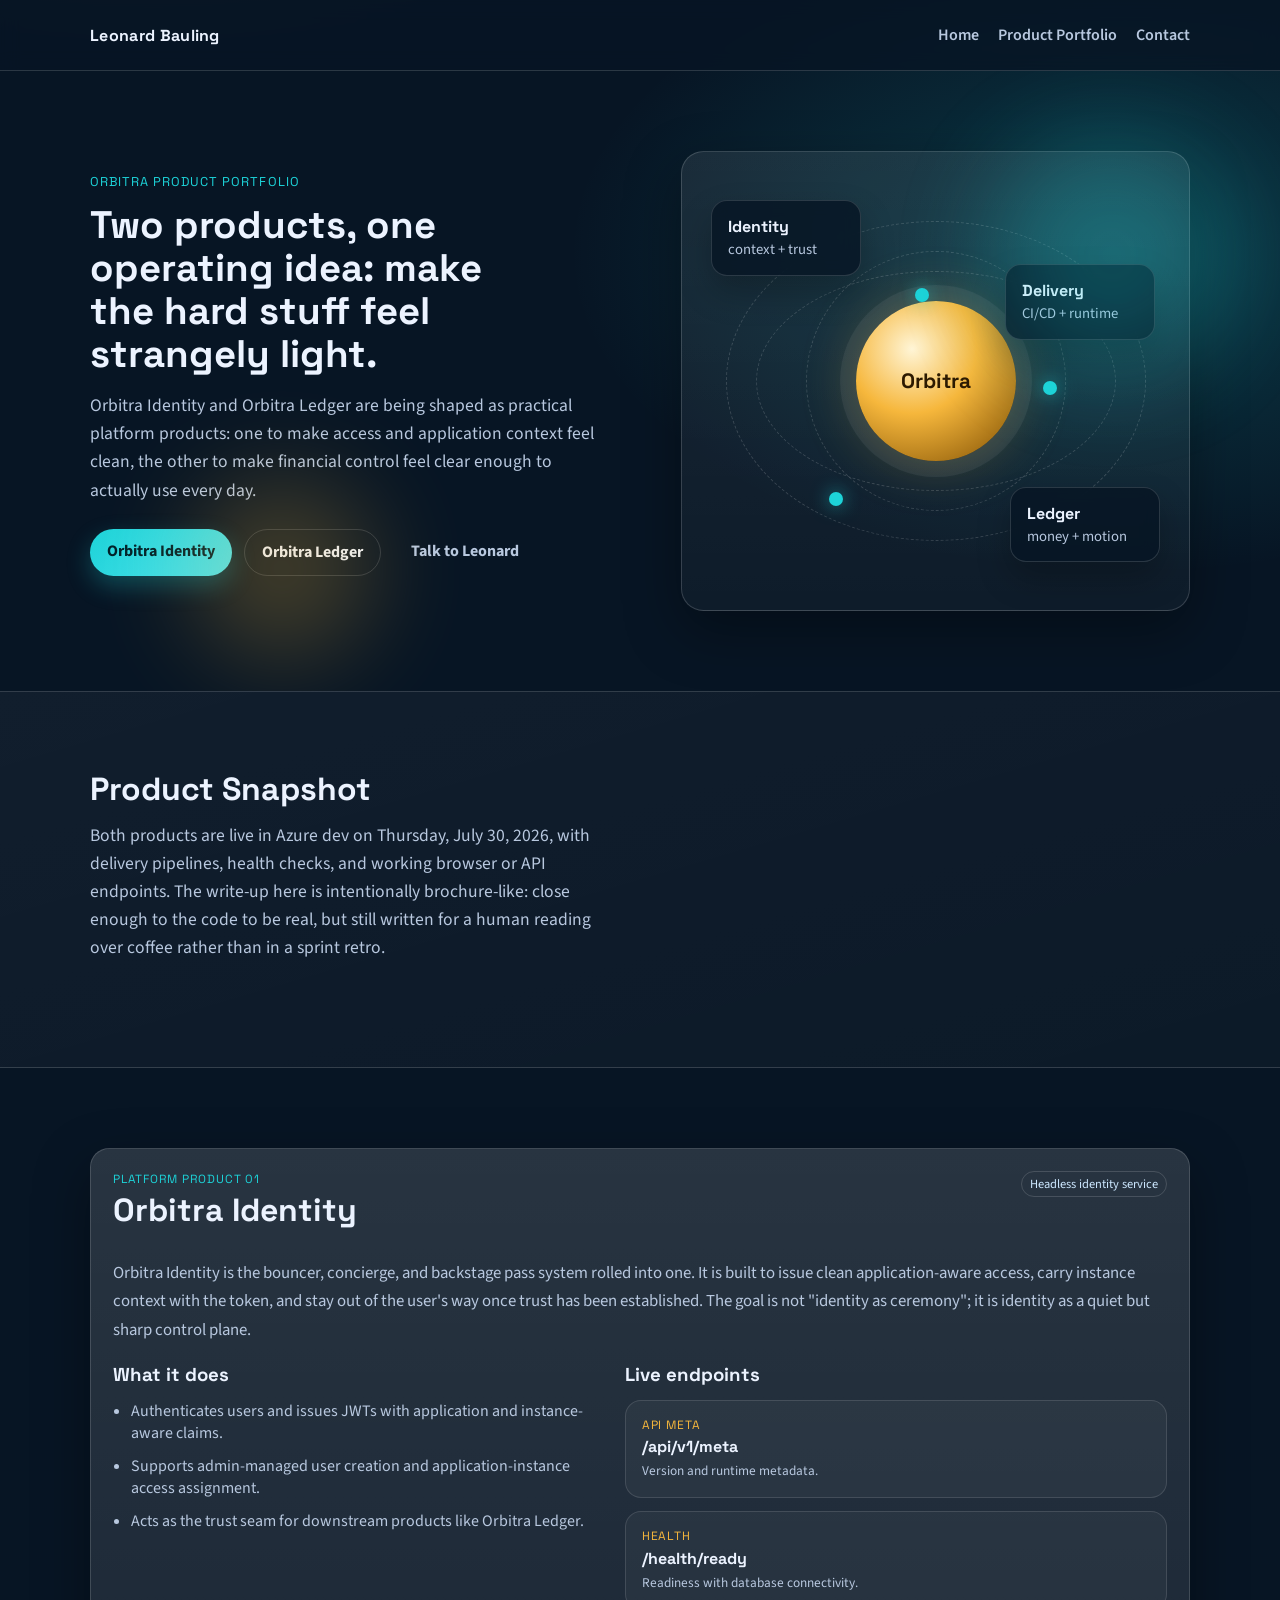
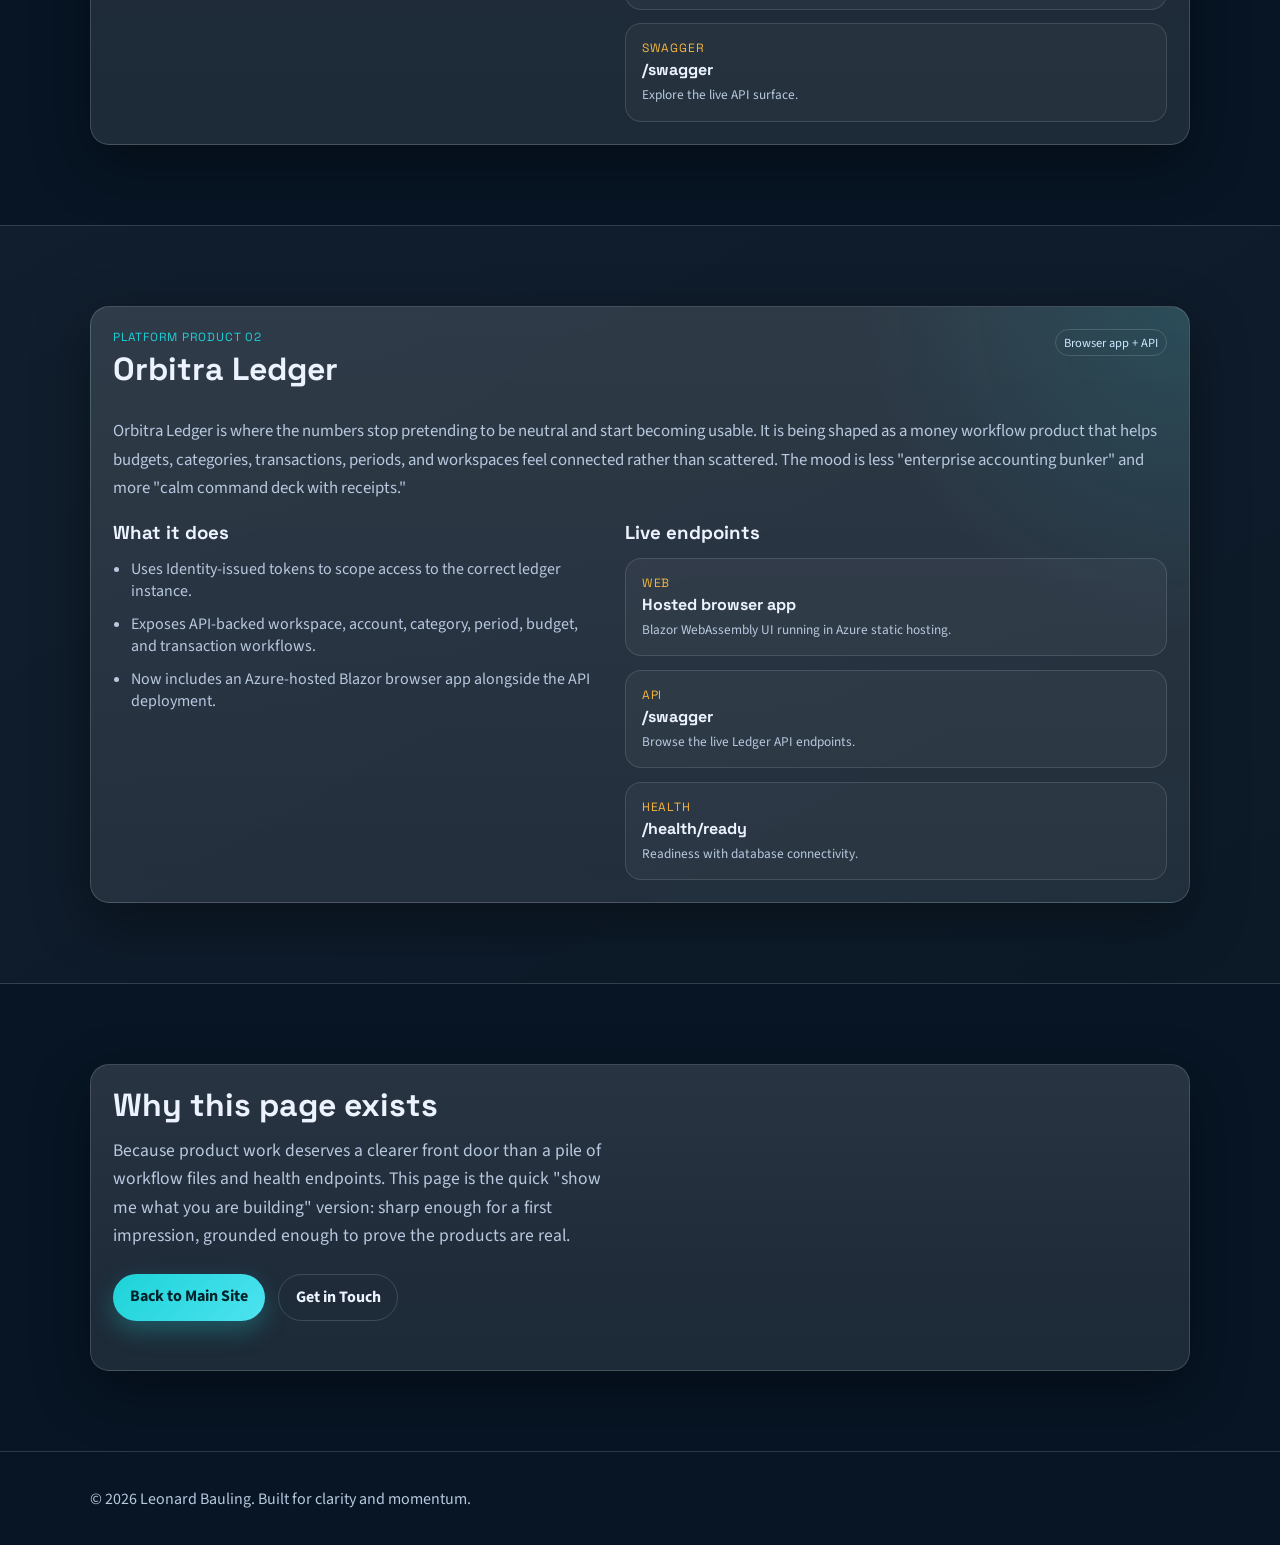
==== product-portfolio.html @ d69fff69 "Add Orbitra product portfolio page" ====
<!doctype html>
<html lang="en">
<head>
  <meta charset="utf-8">
  <meta name="viewport" content="width=device-width, initial-scale=1">
  <title>Leonard Bauling | Product Portfolio</title>
  <meta name="description" content="Orbitra product portfolio: a brochure-style look at Orbitra Identity and Orbitra Ledger, including live Azure dev endpoints and product direction.">
  <meta name="robots" content="index,follow,max-image-preview:large">
  <meta name="theme-color" content="#071524">
  <link rel="canonical" href="https://leonardbauling.com/product-portfolio.html">
  <meta property="og:site_name" content="Leonard Bauling">
  <meta property="og:locale" content="en_AU">
  <meta property="og:title" content="Leonard Bauling | Product Portfolio">
  <meta property="og:description" content="Orbitra Identity and Orbitra Ledger: platform products shaped around cleaner identity, sharper money workflows, and reliable delivery.">
  <meta property="og:type" content="website">
  <meta property="og:url" content="https://leonardbauling.com/product-portfolio.html">
  <meta property="og:image" content="https://leonardbauling.com/assets/img/og-cover.png">
  <meta property="og:image:width" content="1200">
  <meta property="og:image:height" content="630">
  <meta name="twitter:card" content="summary_large_image">
  <meta name="twitter:title" content="Leonard Bauling | Product Portfolio">
  <meta name="twitter:description" content="Orbitra Identity and Orbitra Ledger: platform products shaped around cleaner identity, sharper money workflows, and reliable delivery.">
  <meta name="twitter:image" content="https://leonardbauling.com/assets/img/og-cover.png">
  <link rel="icon" type="image/svg+xml" href="assets/img/favicon.svg">
  <link rel="icon" type="image/png" sizes="32x32" href="assets/img/favicon-32.png">
  <link rel="apple-touch-icon" sizes="180x180" href="assets/img/apple-touch-icon.png">
  <link rel="manifest" href="site.webmanifest">
  <link rel="preconnect" href="https://fonts.googleapis.com">
  <link rel="preconnect" href="https://fonts.gstatic.com" crossorigin>
  <link href="https://fonts.googleapis.com/css2?family=Space+Grotesk:wght@500;700&family=Source+Sans+3:wght@400;600;700&display=swap" rel="stylesheet">
  <link rel="stylesheet" href="assets/css/main.css?v=20260730a">
</head>
<body class="portfolio-page">
  <a class="skip-link" href="#main">Skip to content</a>
  <header class="site-header">
    <div class="container nav-shell">
      <a class="brand" href="index.html">Leonard Bauling</a>
      <button id="nav-toggle" class="nav-toggle" aria-expanded="false" aria-controls="site-nav" aria-label="Open navigation">
        <span></span><span></span><span></span>
      </button>
      <nav id="site-nav" class="site-nav" aria-label="Primary">
        <a href="index.html">Home</a>
        <a href="product-portfolio.html">Product Portfolio</a>
        <a href="index.html#contact">Contact</a>
      </nav>
    </div>
  </header>

  <main id="main">
    <section class="hero section portfolio-hero">
      <div class="container portfolio-grid">
        <div class="reveal">
          <p class="kicker">Orbitra Product Portfolio</p>
          <h1>Two products, one operating idea: make the hard stuff feel strangely light.</h1>
          <p class="lead">Orbitra Identity and Orbitra Ledger are being shaped as practical platform products: one to make access and application context feel clean, the other to make financial control feel clear enough to actually use every day.</p>
          <div class="cta-row">
            <a class="btn btn-primary" href="#orbitra-identity">Orbitra Identity</a>
            <a class="btn btn-outline" href="#orbitra-ledger">Orbitra Ledger</a>
            <a class="btn btn-ghost" href="index.html#contact">Talk to Leonard</a>
          </div>
        </div>
        <div class="portfolio-visual reveal" aria-hidden="true">
          <div class="visual-orbit orbit-one"></div>
          <div class="visual-orbit orbit-two"></div>
          <div class="visual-orbit orbit-three"></div>
          <div class="visual-core">
            <span class="visual-core-label">Orbitra</span>
          </div>
          <div class="visual-node node-identity">
            <strong>Identity</strong>
            <span>context + trust</span>
          </div>
          <div class="visual-node node-ledger">
            <strong>Ledger</strong>
            <span>money + motion</span>
          </div>
          <div class="visual-node node-flow">
            <strong>Delivery</strong>
            <span>CI/CD + runtime</span>
          </div>
          <div class="visual-signal signal-a"></div>
          <div class="visual-signal signal-b"></div>
          <div class="visual-signal signal-c"></div>
        </div>
      </div>
      <div class="bg-glow bg-glow-a"></div>
      <div class="bg-glow bg-glow-b"></div>
    </section>

    <section class="section panel">
      <div class="container reveal">
        <h2>Product Snapshot</h2>
        <p class="section-intro">Both products are live in Azure dev on Thursday, July 30, 2026, with delivery pipelines, health checks, and working browser or API endpoints. The write-up here is intentionally brochure-like: close enough to the code to be real, but still written for a human reading over coffee rather than in a sprint retro.</p>
      </div>
    </section>

    <section id="orbitra-identity" class="section">
      <div class="container reveal">
        <article class="portfolio-card">
          <div class="portfolio-card-head">
            <div>
              <p class="portfolio-label">Platform Product 01</p>
              <h2>Orbitra Identity</h2>
            </div>
            <span class="chip">Headless identity service</span>
          </div>
          <p class="portfolio-copy">Orbitra Identity is the bouncer, concierge, and backstage pass system rolled into one. It is built to issue clean application-aware access, carry instance context with the token, and stay out of the user's way once trust has been established. The goal is not "identity as ceremony"; it is identity as a quiet but sharp control plane.</p>
          <div class="portfolio-columns">
            <div>
              <h3>What it does</h3>
              <ul class="portfolio-list">
                <li>Authenticates users and issues JWTs with application and instance-aware claims.</li>
                <li>Supports admin-managed user creation and application-instance access assignment.</li>
                <li>Acts as the trust seam for downstream products like Orbitra Ledger.</li>
              </ul>
            </div>
            <div>
              <h3>Live endpoints</h3>
              <div class="endpoint-list">
                <a class="endpoint-card" href="https://ca-orbitra-identity-dev.whitewater-85474b9c.australiaeast.azurecontainerapps.io/api/v1/meta" target="_blank" rel="noreferrer">
                  <span class="endpoint-type">API Meta</span>
                  <strong>/api/v1/meta</strong>
                  <small>Version and runtime metadata.</small>
                </a>
                <a class="endpoint-card" href="https://ca-orbitra-identity-dev.whitewater-85474b9c.australiaeast.azurecontainerapps.io/health/ready" target="_blank" rel="noreferrer">
                  <span class="endpoint-type">Health</span>
                  <strong>/health/ready</strong>
                  <small>Readiness with database connectivity.</small>
                </a>
                <a class="endpoint-card" href="https://ca-orbitra-identity-dev.whitewater-85474b9c.australiaeast.azurecontainerapps.io/swagger" target="_blank" rel="noreferrer">
                  <span class="endpoint-type">Swagger</span>
                  <strong>/swagger</strong>
                  <small>Explore the live API surface.</small>
                </a>
              </div>
            </div>
          </div>
        </article>
      </div>
    </section>

    <section id="orbitra-ledger" class="section panel">
      <div class="container reveal">
        <article class="portfolio-card portfolio-card-ledger">
          <div class="portfolio-card-head">
            <div>
              <p class="portfolio-label">Platform Product 02</p>
              <h2>Orbitra Ledger</h2>
            </div>
            <span class="chip">Browser app + API</span>
          </div>
          <p class="portfolio-copy">Orbitra Ledger is where the numbers stop pretending to be neutral and start becoming usable. It is being shaped as a money workflow product that helps budgets, categories, transactions, periods, and workspaces feel connected rather than scattered. The mood is less "enterprise accounting bunker" and more "calm command deck with receipts."</p>
          <div class="portfolio-columns">
            <div>
              <h3>What it does</h3>
              <ul class="portfolio-list">
                <li>Uses Identity-issued tokens to scope access to the correct ledger instance.</li>
                <li>Exposes API-backed workspace, account, category, period, budget, and transaction workflows.</li>
                <li>Now includes an Azure-hosted Blazor browser app alongside the API deployment.</li>
              </ul>
            </div>
            <div>
              <h3>Live endpoints</h3>
              <div class="endpoint-list">
                <a class="endpoint-card" href="https://storbitraledgerdev01.z8.web.core.windows.net/" target="_blank" rel="noreferrer">
                  <span class="endpoint-type">Web</span>
                  <strong>Hosted browser app</strong>
                  <small>Blazor WebAssembly UI running in Azure static hosting.</small>
                </a>
                <a class="endpoint-card" href="https://ca-orbitra-ledger-dev.gentledune-2bfcbf7d.australiaeast.azurecontainerapps.io/swagger" target="_blank" rel="noreferrer">
                  <span class="endpoint-type">API</span>
                  <strong>/swagger</strong>
                  <small>Browse the live Ledger API endpoints.</small>
                </a>
                <a class="endpoint-card" href="https://ca-orbitra-ledger-dev.gentledune-2bfcbf7d.australiaeast.azurecontainerapps.io/health/ready" target="_blank" rel="noreferrer">
                  <span class="endpoint-type">Health</span>
                  <strong>/health/ready</strong>
                  <small>Readiness with database connectivity.</small>
                </a>
              </div>
            </div>
          </div>
        </article>
      </div>
    </section>

    <section class="section">
      <div class="container reveal">
        <div class="portfolio-closing">
          <h2>Why this page exists</h2>
          <p class="section-intro">Because product work deserves a clearer front door than a pile of workflow files and health endpoints. This page is the quick "show me what you are building" version: sharp enough for a first impression, grounded enough to prove the products are real.</p>
          <div class="cta-row">
            <a class="btn btn-primary" href="index.html">Back to Main Site</a>
            <a class="btn btn-outline" href="index.html#contact">Get in Touch</a>
          </div>
        </div>
      </div>
    </section>
  </main>

  <footer class="site-footer">
    <div class="container">
      <p>&copy; <span id="year"></span> Leonard Bauling. Built for clarity and momentum.</p>
    </div>
  </footer>

  <script src="assets/js/main.js?v=20260628a"></script>
</body>
</html>
---- assets/css/main.css ----
:root {
  --bg: #071524;
  --bg-soft: #0f2238;
  --surface: rgba(255, 255, 255, 0.06);
  --surface-strong: rgba(255, 255, 255, 0.1);
  --text: #ecf3ff;
  --text-muted: #b8c8df;
  --accent: #1dd3d8;
  --accent-2: #f6b73c;
  --line: rgba(255, 255, 255, 0.15);
  --shadow: 0 20px 55px rgba(0, 0, 0, 0.35);
}

* {
  box-sizing: border-box;
}

html {
  scroll-behavior: smooth;
}

body {
  margin: 0;
  font-family: "Source Sans 3", sans-serif;
  color: var(--text);
  background: radial-gradient(1200px 500px at 10% -10%, #15355f, transparent 65%),
    radial-gradient(900px 500px at 95% 10%, #102947, transparent 60%),
    var(--bg);
}

a {
  color: inherit;
}

.container {
  width: min(1100px, calc(100% - 2.5rem));
  margin-inline: auto;
}

.skip-link {
  position: absolute;
  left: -9999px;
}

.skip-link:focus {
  left: 1rem;
  top: 1rem;
  background: #fff;
  color: #000;
  padding: 0.5rem 0.75rem;
  border-radius: 0.5rem;
  z-index: 1000;
}

.site-header {
  position: sticky;
  top: 0;
  backdrop-filter: blur(10px);
  background: rgba(7, 21, 36, 0.78);
  border-bottom: 1px solid var(--line);
  z-index: 50;
}

.nav-shell {
  display: flex;
  align-items: center;
  justify-content: space-between;
  min-height: 4.4rem;
}

.brand {
  font-family: "Space Grotesk", sans-serif;
  font-weight: 700;
  letter-spacing: 0.02em;
  text-decoration: none;
}

.site-nav {
  display: flex;
  gap: 1.2rem;
}

.site-nav a {
  text-decoration: none;
  color: var(--text-muted);
  font-weight: 600;
}

.site-nav a:hover {
  color: var(--text);
}

.site-nav a.is-active {
  color: var(--text);
  text-decoration: underline;
  text-underline-offset: 0.3rem;
  text-decoration-thickness: 2px;
}

.nav-toggle {
  display: none;
  border: 0;
  background: transparent;
  padding: 0.3rem;
  cursor: pointer;
}

.nav-toggle span {
  display: block;
  width: 22px;
  height: 2px;
  background: var(--text);
  margin: 4px 0;
}

.section {
  position: relative;
  padding: 5rem 0;
}

.panel {
  background: linear-gradient(to bottom right, rgba(255, 255, 255, 0.04), rgba(255, 255, 255, 0.02));
  border-top: 1px solid var(--line);
  border-bottom: 1px solid var(--line);
}

.hero {
  overflow: hidden;
}

.hero-grid {
  display: grid;
  grid-template-columns: 1.3fr 1fr;
  gap: 2rem;
  align-items: start;
}

.hero-side {
  display: grid;
  gap: 1rem;
}

.kicker {
  font-family: "Space Grotesk", sans-serif;
  color: var(--accent);
  letter-spacing: 0.08em;
  text-transform: uppercase;
  font-size: 0.8rem;
}

h1,
h2,
h3 {
  margin: 0 0 0.85rem 0;
  font-family: "Space Grotesk", sans-serif;
  line-height: 1.12;
}

h1 {
  font-size: clamp(2rem, 3vw, 3.4rem);
  max-width: 16ch;
}

h2 {
  font-size: clamp(1.6rem, 2.5vw, 2.3rem);
}

.lead,
.section-intro {
  color: var(--text-muted);
  font-size: 1.1rem;
  max-width: 56ch;
  line-height: 1.6;
  text-wrap: pretty;
}

.section-intro {
  margin: 0 0 1.5rem;
}

.cta-row {
  display: flex;
  flex-wrap: wrap;
  gap: 0.8rem;
  margin: 1.5rem 0 1.7rem;
}

.btn {
  display: inline-block;
  padding: 0.72rem 1.05rem;
  border-radius: 999px;
  text-decoration: none;
  font-weight: 700;
  transition: transform 0.2s ease, box-shadow 0.2s ease, background 0.2s ease;
}

.btn:hover {
  transform: translateY(-2px);
}

.btn-primary {
  background: linear-gradient(135deg, var(--accent), #4de3f0);
  color: #00222a;
  box-shadow: 0 10px 24px rgba(29, 211, 216, 0.28);
}

.btn-outline {
  border: 1px solid var(--line);
  color: var(--text);
}

.btn-ghost {
  color: var(--text-muted);
}

.stats {
  list-style: none;
  display: flex;
  flex-wrap: wrap;
  gap: 1.4rem;
  padding: 0;
  margin: 0;
}

.stats li {
  display: grid;
  gap: 0.2rem;
}

.stats strong {
  font-size: 1.2rem;
}

.stats span {
  color: var(--text-muted);
}

.hero-card {
  padding: 1.3rem;
  border-radius: 1rem;
  border: 1px solid var(--line);
  background: var(--surface);
  box-shadow: var(--shadow);
}

.personal-card {
  position: relative;
  overflow: hidden;
  padding: 1.35rem;
  border-radius: 1.2rem;
  border: 1px solid rgba(255, 255, 255, 0.18);
  background:
    radial-gradient(circle at top left, rgba(29, 211, 216, 0.18), transparent 38%),
    radial-gradient(circle at bottom right, rgba(246, 183, 60, 0.16), transparent 32%),
    linear-gradient(180deg, rgba(255, 255, 255, 0.1), rgba(255, 255, 255, 0.05));
  box-shadow: var(--shadow);
}

.personal-kicker {
  margin: 0 0 0.55rem;
  font-family: "Space Grotesk", sans-serif;
  color: var(--accent);
  letter-spacing: 0.08em;
  text-transform: uppercase;
  font-size: 0.72rem;
}

.personal-copy {
  margin: 0;
  color: var(--text-muted);
}

.portrait-shell {
  position: relative;
  min-height: 220px;
  margin-bottom: 1rem;
  border-radius: 1rem;
  border: 1px solid rgba(255, 255, 255, 0.12);
  background:
    linear-gradient(145deg, rgba(255, 255, 255, 0.1), rgba(255, 255, 255, 0.03)),
    radial-gradient(circle at 50% 18%, rgba(29, 211, 216, 0.22), transparent 36%),
    linear-gradient(180deg, rgba(7, 21, 36, 0.2), rgba(7, 21, 36, 0.55));
}

.portrait-frame {
  position: absolute;
  left: 50%;
  bottom: 0.9rem;
  width: 172px;
  height: 176px;
  transform: translateX(-50%);
  border-radius: 1rem;
  background:
    linear-gradient(180deg, rgba(255, 255, 255, 0.12), rgba(255, 255, 255, 0.02)),
    rgba(7, 21, 36, 0.35);
  border: 1px solid rgba(255, 255, 255, 0.1);
  box-shadow: 0 18px 45px rgba(0, 0, 0, 0.28);
}

.portrait-head {
  position: absolute;
  top: 2.2rem;
  left: 50%;
  width: 74px;
  height: 74px;
  transform: translateX(-50%);
  border-radius: 50%;
  background:
    radial-gradient(circle at 40% 35%, #ffe2b7, #b97f5c 70%);
  box-shadow: 0 0 0 8px rgba(12, 28, 44, 0.7);
}

.portrait-head::before {
  content: "";
  position: absolute;
  inset: -6px -4px 28px;
  border-radius: 50% 50% 35% 35%;
  background: linear-gradient(180deg, #142a3f, #0b1726);
  z-index: -1;
}

.portrait-shoulders {
  position: absolute;
  left: 50%;
  bottom: 1rem;
  width: 124px;
  height: 74px;
  transform: translateX(-50%);
  border-radius: 1rem 1rem 1.8rem 1.8rem;
  background:
    linear-gradient(180deg, rgba(29, 211, 216, 0.8), rgba(29, 211, 216, 0.18)),
    linear-gradient(180deg, #18314e, #0d1e31);
  border: 1px solid rgba(255, 255, 255, 0.12);
}

.portrait-badge {
  position: absolute;
  top: 0.8rem;
  right: 0.8rem;
  display: inline-flex;
  align-items: center;
  justify-content: center;
  width: 2rem;
  height: 2rem;
  border-radius: 999px;
  background: rgba(246, 183, 60, 0.18);
  border: 1px solid rgba(246, 183, 60, 0.35);
  color: #ffe09d;
  font-family: "Space Grotesk", sans-serif;
  font-size: 0.8rem;
  font-weight: 700;
}

.portrait-orbit {
  position: absolute;
  border-radius: 999px;
  border: 1px dashed rgba(255, 255, 255, 0.16);
}

.orbit-a {
  inset: 1rem 1.25rem auto;
  height: 110px;
}

.orbit-b {
  left: 2rem;
  right: 2rem;
  bottom: 1.7rem;
  height: 145px;
}

.portrait-chip {
  position: absolute;
  display: inline-flex;
  align-items: center;
  justify-content: center;
  min-width: 74px;
  height: 2rem;
  padding: 0 0.75rem;
  border-radius: 999px;
  background: rgba(7, 21, 36, 0.62);
  border: 1px solid rgba(255, 255, 255, 0.12);
  color: var(--text);
  font-family: "Space Grotesk", sans-serif;
  font-size: 0.72rem;
  letter-spacing: 0.03em;
  text-transform: lowercase;
}

.chip-top {
  top: 1rem;
  left: 1rem;
}

.chip-right {
  top: 4rem;
  right: 1rem;
}

.chip-bottom {
  left: 1.2rem;
  bottom: 1rem;
}

.hero-card ul {
  margin: 0;
  padding-left: 1.15rem;
}

.hero-card li {
  margin-bottom: 0.55rem;
  color: var(--text-muted);
}

.card-grid,
.project-grid,
.stack-grid {
  display: grid;
  gap: 1rem;
  grid-template-columns: repeat(3, minmax(0, 1fr));
}

.feature-card,
.project-card,
.stack-grid article,
.timeline article {
  border: 1px solid var(--line);
  border-radius: 0.9rem;
  background: var(--surface);
  padding: 1rem;
}

.project-card p,
.feature-card p,
.stack-grid p,
.timeline p {
  color: var(--text-muted);
}

.project-meta {
  display: flex;
  gap: 0.5rem;
  flex-wrap: wrap;
  margin-top: 0.8rem;
}

.chip {
  font-size: 0.78rem;
  border: 1px solid var(--line);
  padding: 0.2rem 0.5rem;
  border-radius: 999px;
  color: #cde8ff;
}

.timeline {
  display: grid;
  gap: 1rem;
}

.period {
  color: var(--accent-2);
  font-weight: 700;
  margin-bottom: 0.45rem;
}

.contact-shell {
  display: flex;
  align-items: center;
  justify-content: space-between;
  gap: 1rem;
}

.contact-actions {
  display: flex;
  gap: 0.8rem;
  flex-wrap: wrap;
}

.email-fallback {
  margin: 0.5rem 0 0;
  color: var(--text-muted);
}

.email-fallback a {
  color: var(--accent);
  font-weight: 700;
}

.email-copy {
  border: 0;
  background: transparent;
  color: var(--accent);
  font: inherit;
  font-weight: 700;
  padding: 0;
  cursor: pointer;
  text-decoration: underline;
}

.site-footer {
  border-top: 1px solid var(--line);
  padding: 1.2rem 0;
  color: var(--text-muted);
}

.bg-glow {
  position: absolute;
  border-radius: 999px;
  filter: blur(50px);
  opacity: 0.25;
  pointer-events: none;
}

.bg-glow-a {
  width: 240px;
  height: 240px;
  right: 3rem;
  top: 4rem;
  background: var(--accent);
}

.bg-glow-b {
  width: 180px;
  height: 180px;
  left: 12rem;
  bottom: 2rem;
  background: var(--accent-2);
}

.reveal {
  opacity: 0;
  transform: translateY(16px);
  transition: opacity 0.6s ease, transform 0.6s ease;
}

.reveal.is-visible {
  opacity: 1;
  transform: none;
}

.portfolio-page {
  background:
    radial-gradient(1000px 500px at 12% -8%, rgba(246, 183, 60, 0.22), transparent 60%),
    radial-gradient(900px 520px at 88% 8%, rgba(29, 211, 216, 0.2), transparent 62%),
    var(--bg);
}

.portfolio-hero {
  overflow: hidden;
}

.portfolio-grid {
  display: grid;
  grid-template-columns: 1.1fr 1fr;
  gap: 2rem;
  align-items: center;
}

.portfolio-visual {
  position: relative;
  min-height: 460px;
  border-radius: 1.4rem;
  border: 1px solid rgba(255, 255, 255, 0.16);
  background:
    radial-gradient(circle at 50% 50%, rgba(29, 211, 216, 0.18), transparent 22%),
    linear-gradient(180deg, rgba(255, 255, 255, 0.08), rgba(255, 255, 255, 0.03));
  box-shadow: var(--shadow);
  overflow: hidden;
}

.visual-core,
.visual-node,
.visual-orbit,
.visual-signal {
  position: absolute;
}

.visual-core {
  top: 50%;
  left: 50%;
  width: 160px;
  height: 160px;
  transform: translate(-50%, -50%);
  border-radius: 50%;
  display: grid;
  place-items: center;
  background:
    radial-gradient(circle at 35% 30%, #fff5d6, #f6b73c 42%, #7b4b00 100%);
  box-shadow:
    0 0 0 16px rgba(255, 255, 255, 0.06),
    0 0 55px rgba(246, 183, 60, 0.3);
}

.visual-core-label {
  font-family: "Space Grotesk", sans-serif;
  font-size: 1.3rem;
  font-weight: 700;
  color: #2d1a00;
}

.visual-orbit {
  top: 50%;
  left: 50%;
  border: 1px dashed rgba(255, 255, 255, 0.16);
  border-radius: 50%;
  transform: translate(-50%, -50%);
  animation: rotateOrbit 16s linear infinite;
}

.orbit-one {
  width: 260px;
  height: 260px;
}

.orbit-two {
  width: 360px;
  height: 220px;
  animation-duration: 20s;
  animation-direction: reverse;
}

.orbit-three {
  width: 420px;
  height: 320px;
  animation-duration: 28s;
}

.visual-node {
  display: grid;
  gap: 0.15rem;
  min-width: 150px;
  padding: 0.9rem 1rem;
  border-radius: 1rem;
  border: 1px solid rgba(255, 255, 255, 0.14);
  background: rgba(7, 21, 36, 0.82);
  box-shadow: 0 16px 34px rgba(0, 0, 0, 0.24);
  backdrop-filter: blur(8px);
}

.visual-node strong {
  font-family: "Space Grotesk", sans-serif;
  font-size: 1rem;
}

.visual-node span {
  color: var(--text-muted);
  font-size: 0.92rem;
}

.node-identity {
  top: 3rem;
  left: 1.8rem;
  animation: floatNode 5.2s ease-in-out infinite;
}

.node-ledger {
  right: 1.8rem;
  bottom: 3rem;
  animation: floatNode 6.4s ease-in-out infinite;
}

.node-flow {
  top: 7rem;
  right: 2.1rem;
  animation: floatNode 5.8s ease-in-out infinite reverse;
}

.visual-signal {
  width: 14px;
  height: 14px;
  border-radius: 50%;
  background: var(--accent);
  box-shadow: 0 0 18px rgba(29, 211, 216, 0.65);
}

.signal-a {
  top: 8.5rem;
  left: 46%;
  animation: pulseSignal 2s ease-in-out infinite;
}

.signal-b {
  bottom: 6.5rem;
  left: 29%;
  animation: pulseSignal 2.4s ease-in-out infinite;
}

.signal-c {
  top: 50%;
  right: 26%;
  animation: pulseSignal 1.8s ease-in-out infinite;
}

.portfolio-card,
.portfolio-closing {
  border: 1px solid var(--line);
  border-radius: 1.2rem;
  background:
    linear-gradient(180deg, rgba(255, 255, 255, 0.08), rgba(255, 255, 255, 0.03)),
    var(--surface);
  padding: 1.4rem;
  box-shadow: var(--shadow);
}

.portfolio-card-ledger {
  background:
    radial-gradient(circle at top right, rgba(29, 211, 216, 0.13), transparent 26%),
    linear-gradient(180deg, rgba(255, 255, 255, 0.08), rgba(255, 255, 255, 0.03)),
    var(--surface);
}

.portfolio-card-head {
  display: flex;
  align-items: start;
  justify-content: space-between;
  gap: 1rem;
  margin-bottom: 1rem;
}

.portfolio-label {
  margin: 0 0 0.45rem;
  font-family: "Space Grotesk", sans-serif;
  color: var(--accent);
  letter-spacing: 0.08em;
  text-transform: uppercase;
  font-size: 0.74rem;
}

.portfolio-copy {
  margin: 0 0 1.3rem;
  color: var(--text-muted);
  font-size: 1.05rem;
  line-height: 1.7;
}

.portfolio-columns {
  display: grid;
  grid-template-columns: minmax(0, 0.95fr) minmax(0, 1.05fr);
  gap: 1.3rem;
}

.portfolio-list {
  margin: 0;
  padding-left: 1.1rem;
  color: var(--text-muted);
}

.portfolio-list li {
  margin-bottom: 0.7rem;
}

.endpoint-list {
  display: grid;
  gap: 0.85rem;
}

.endpoint-card {
  display: block;
  text-decoration: none;
  padding: 1rem;
  border-radius: 1rem;
  border: 1px solid rgba(255, 255, 255, 0.12);
  background: rgba(255, 255, 255, 0.04);
  transition: transform 0.2s ease, border-color 0.2s ease, background 0.2s ease;
}

.endpoint-card:hover {
  transform: translateY(-2px);
  border-color: rgba(29, 211, 216, 0.45);
  background: rgba(255, 255, 255, 0.07);
}

.endpoint-card strong,
.endpoint-card small,
.endpoint-card .endpoint-type {
  display: block;
}

.endpoint-card strong {
  margin: 0.2rem 0 0.3rem;
  font-family: "Space Grotesk", sans-serif;
}

.endpoint-card small {
  color: var(--text-muted);
  line-height: 1.45;
}

.endpoint-type {
  color: var(--accent-2);
  font-family: "Space Grotesk", sans-serif;
  font-size: 0.75rem;
  letter-spacing: 0.08em;
  text-transform: uppercase;
}

@keyframes rotateOrbit {
  from { transform: translate(-50%, -50%) rotate(0deg); }
  to { transform: translate(-50%, -50%) rotate(360deg); }
}

@keyframes floatNode {
  0%, 100% { transform: translateY(0); }
  50% { transform: translateY(-8px); }
}

@keyframes pulseSignal {
  0%, 100% { opacity: 0.45; transform: scale(0.8); }
  50% { opacity: 1; transform: scale(1.2); }
}

@media (prefers-reduced-motion: reduce) {
  html {
    scroll-behavior: auto;
  }

  .btn {
    transition: none;
  }

  .btn:hover {
    transform: none;
  }

  .reveal {
    opacity: 1;
    transform: none;
    transition: none;
  }

  .visual-orbit,
  .node-identity,
  .node-ledger,
  .node-flow,
  .signal-a,
  .signal-b,
  .signal-c {
    animation: none;
  }
}

@media (max-width: 920px) {
  .hero-grid,
  .portfolio-grid,
  .card-grid,
  .project-grid,
  .stack-grid,
  .portfolio-columns {
    grid-template-columns: 1fr;
  }

  .contact-shell {
    flex-direction: column;
    align-items: flex-start;
  }
}

@media (max-width: 760px) {
  .nav-toggle {
    display: block;
  }

  .site-nav {
    display: none;
    position: absolute;
    top: 4.4rem;
    left: 0;
    width: 100%;
    flex-direction: column;
    gap: 0;
    background: #0b1d31;
    border-bottom: 1px solid var(--line);
  }

  .site-nav a {
    padding: 0.85rem 1.2rem;
    border-top: 1px solid rgba(255, 255, 255, 0.08);
  }

  .site-nav.is-open {
    display: flex;
  }

  .portfolio-visual {
    min-height: 380px;
  }

  .visual-core {
    width: 132px;
    height: 132px;
  }

  .visual-node {
    min-width: 118px;
    padding: 0.7rem 0.8rem;
  }

  .node-identity {
    top: 1.4rem;
    left: 1rem;
  }

  .node-flow {
    top: 5.3rem;
    right: 1rem;
  }

  .node-ledger {
    right: 1rem;
    bottom: 1.4rem;
  }

  .portfolio-card-head {
    flex-direction: column;
  }
}
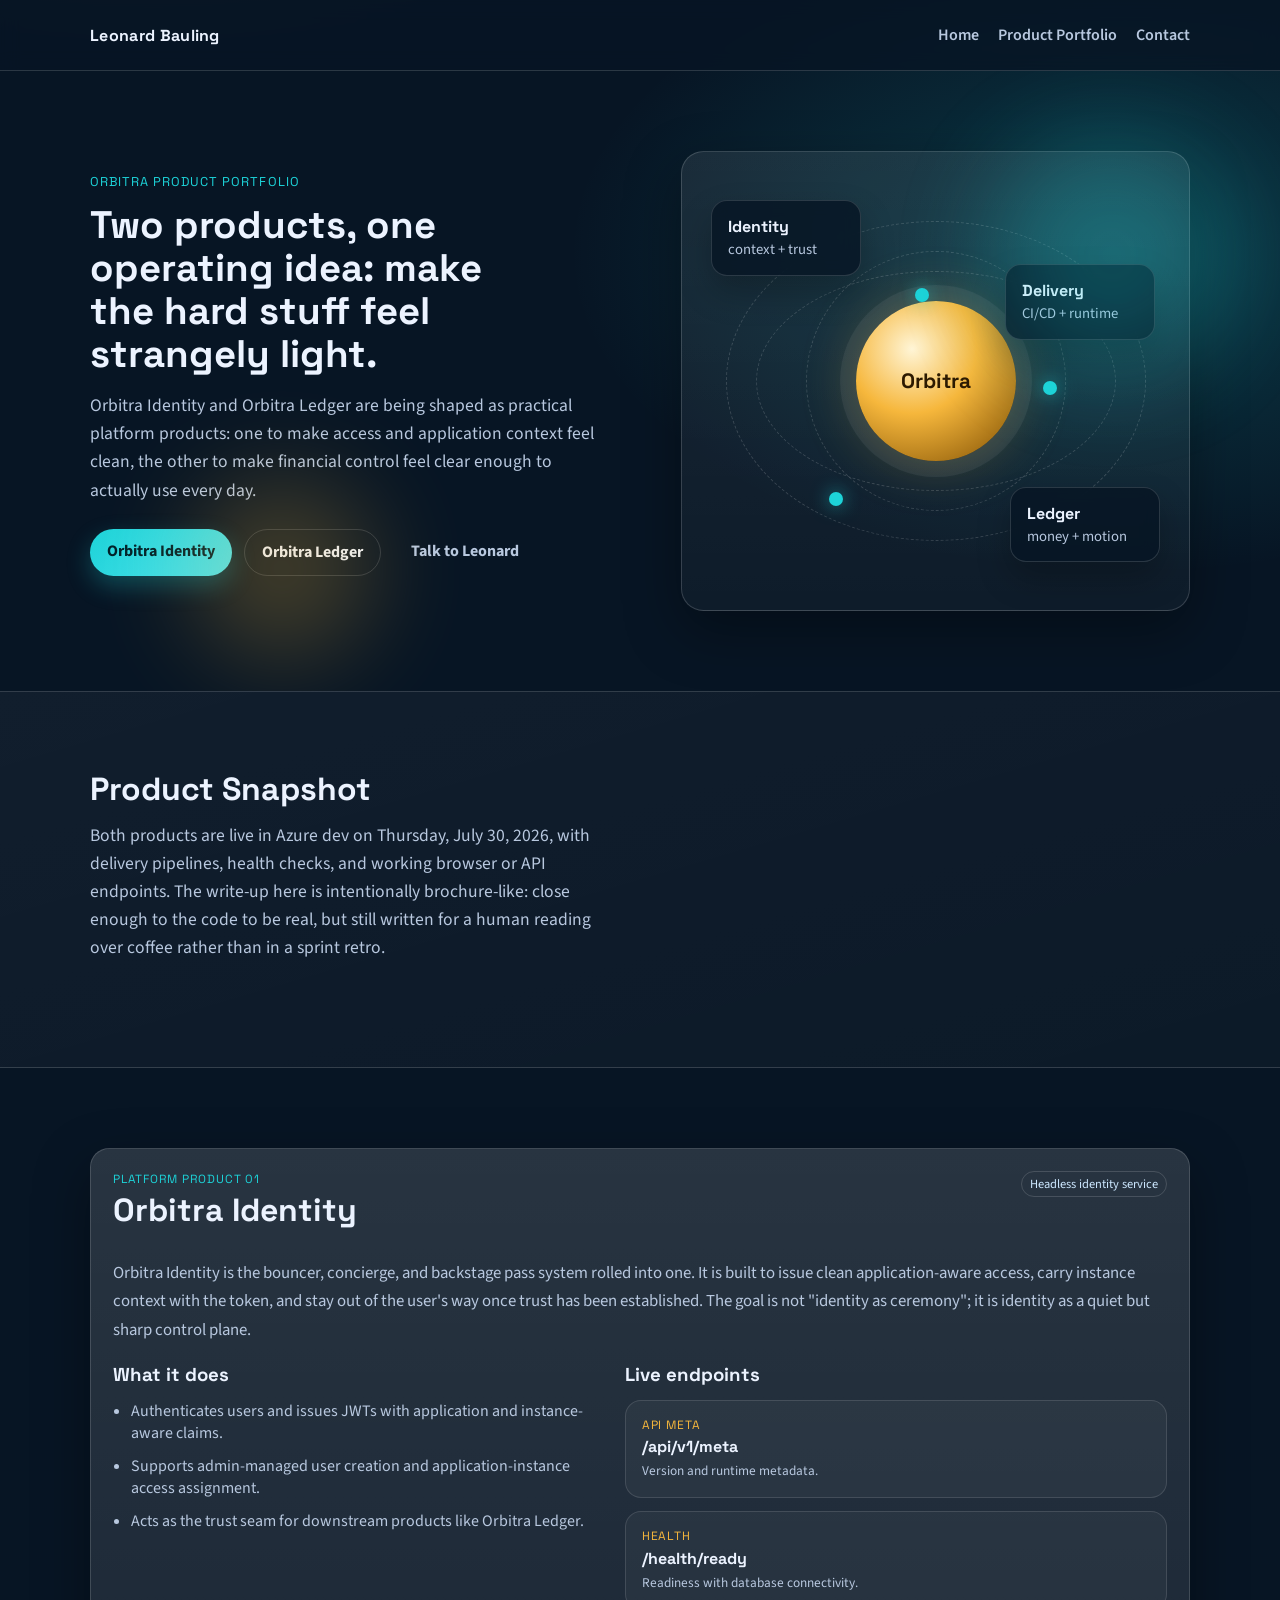
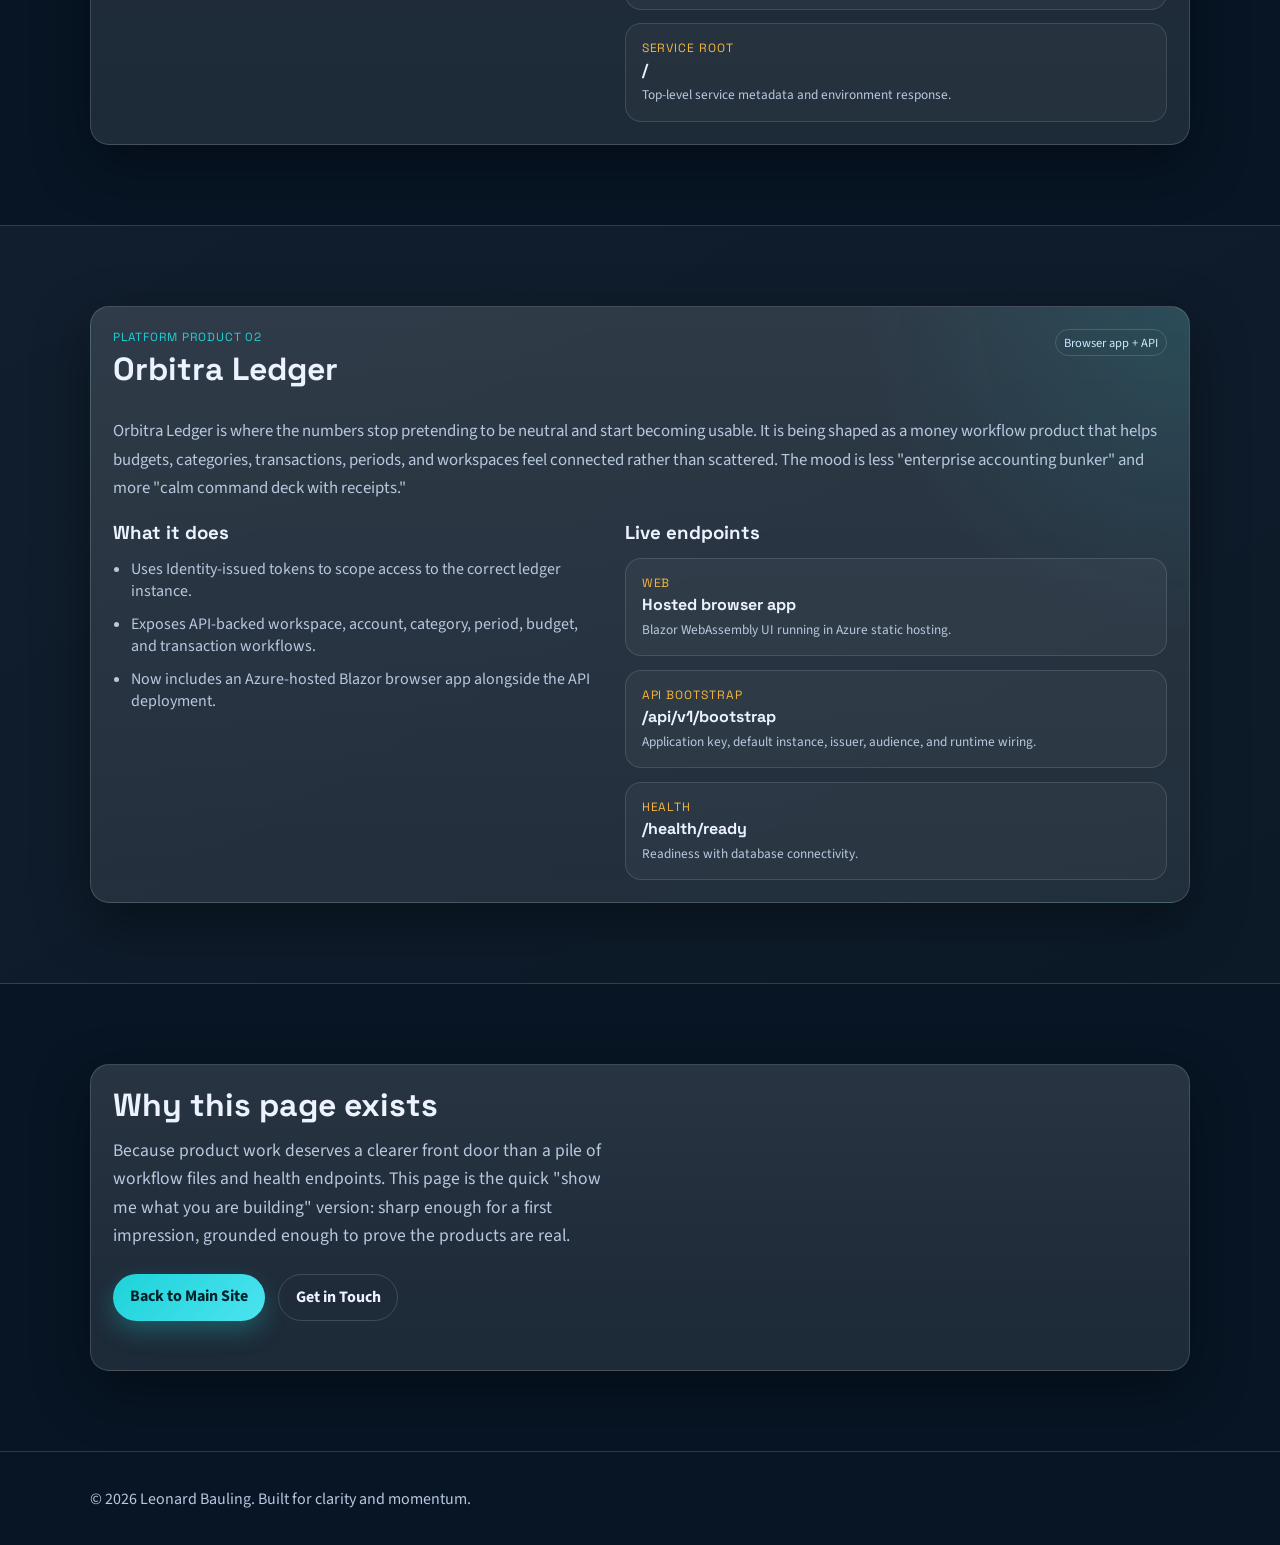
==== commit 15fcf2f0: "Replace dead portfolio API links" ====
--- a/product-portfolio.html
+++ b/product-portfolio.html
@@ -127,10 +127,10 @@
                   <strong>/health/ready</strong>
                   <small>Readiness with database connectivity.</small>
                 </a>
-                <a class="endpoint-card" href="https://ca-orbitra-identity-dev.whitewater-85474b9c.australiaeast.azurecontainerapps.io/swagger" target="_blank" rel="noreferrer">
-                  <span class="endpoint-type">Swagger</span>
-                  <strong>/swagger</strong>
-                  <small>Explore the live API surface.</small>
+                <a class="endpoint-card" href="https://ca-orbitra-identity-dev.whitewater-85474b9c.australiaeast.azurecontainerapps.io/" target="_blank" rel="noreferrer">
+                  <span class="endpoint-type">Service Root</span>
+                  <strong>/</strong>
+                  <small>Top-level service metadata and environment response.</small>
                 </a>
               </div>
             </div>
@@ -167,10 +167,10 @@
                   <strong>Hosted browser app</strong>
                   <small>Blazor WebAssembly UI running in Azure static hosting.</small>
                 </a>
-                <a class="endpoint-card" href="https://ca-orbitra-ledger-dev.gentledune-2bfcbf7d.australiaeast.azurecontainerapps.io/swagger" target="_blank" rel="noreferrer">
-                  <span class="endpoint-type">API</span>
-                  <strong>/swagger</strong>
-                  <small>Browse the live Ledger API endpoints.</small>
+                <a class="endpoint-card" href="https://ca-orbitra-ledger-dev.gentledune-2bfcbf7d.australiaeast.azurecontainerapps.io/api/v1/bootstrap" target="_blank" rel="noreferrer">
+                  <span class="endpoint-type">API Bootstrap</span>
+                  <strong>/api/v1/bootstrap</strong>
+                  <small>Application key, default instance, issuer, audience, and runtime wiring.</small>
                 </a>
                 <a class="endpoint-card" href="https://ca-orbitra-ledger-dev.gentledune-2bfcbf7d.australiaeast.azurecontainerapps.io/health/ready" target="_blank" rel="noreferrer">
                   <span class="endpoint-type">Health</span>
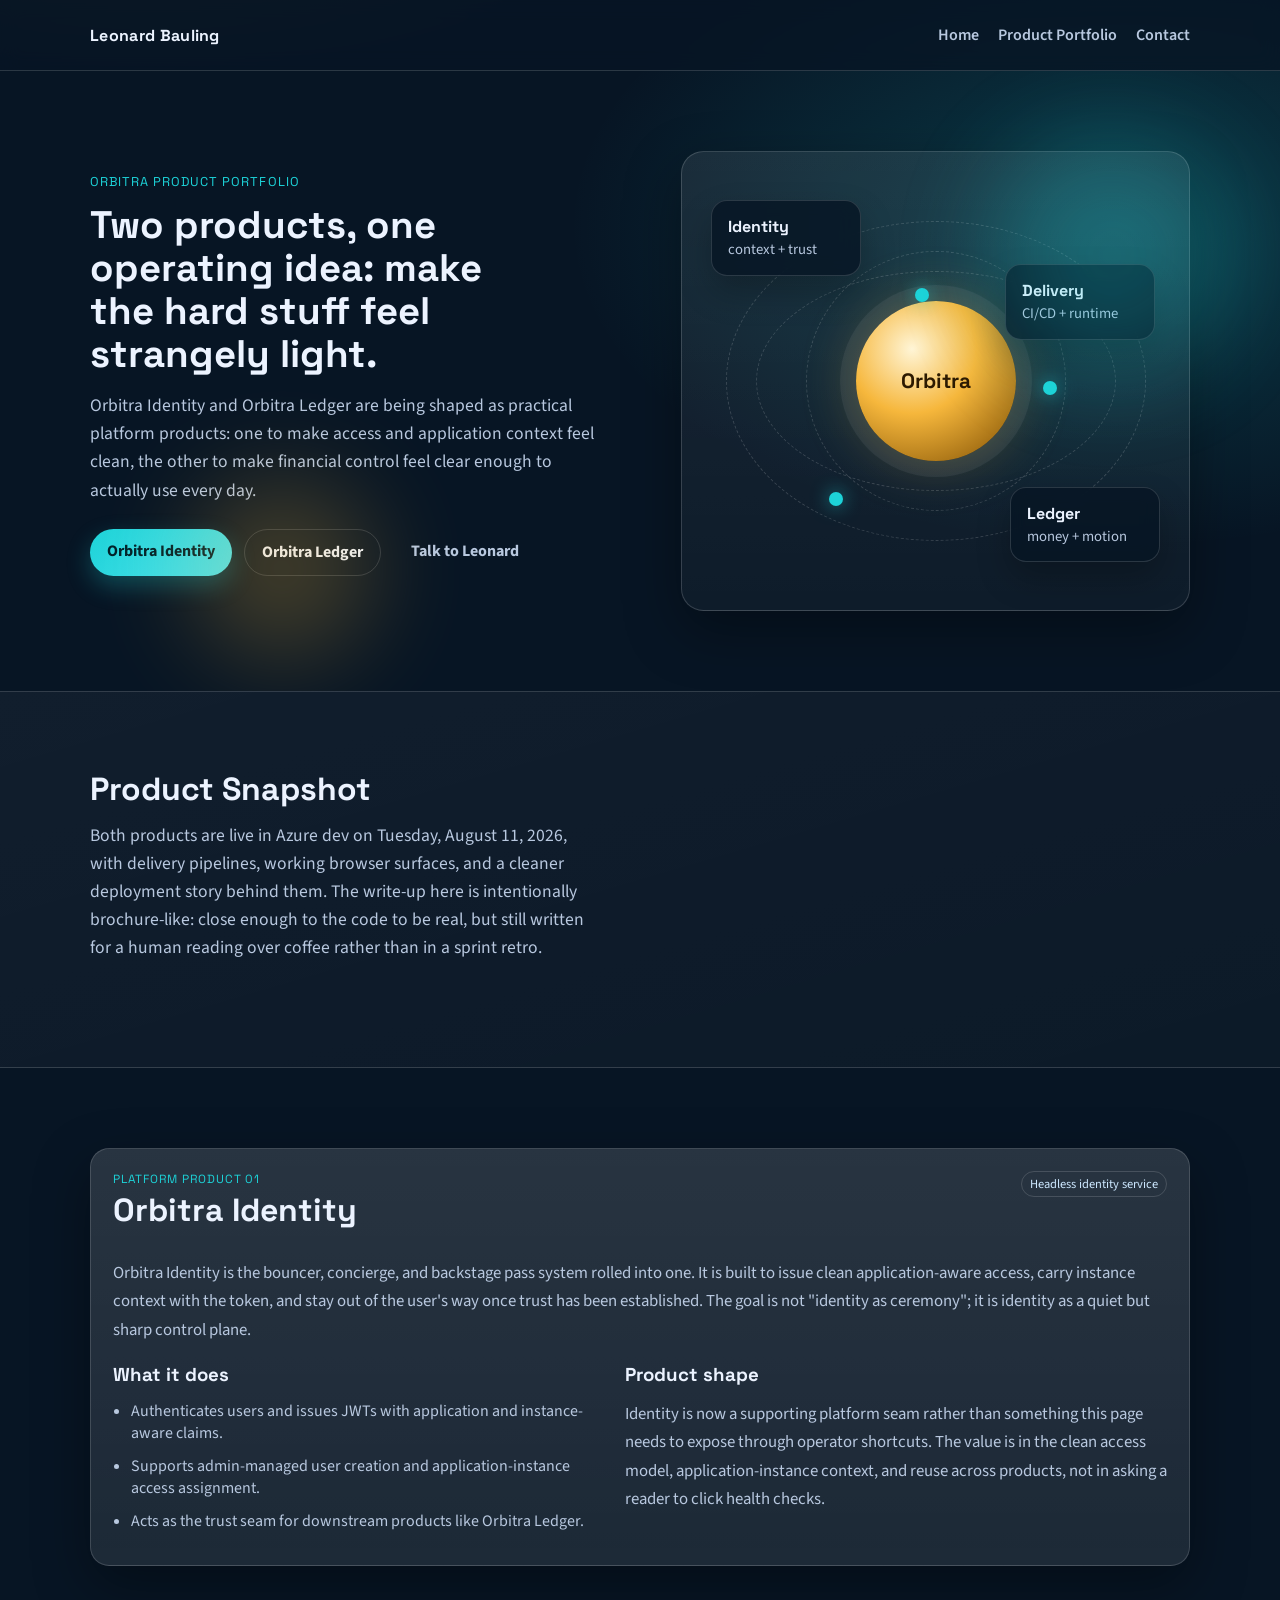
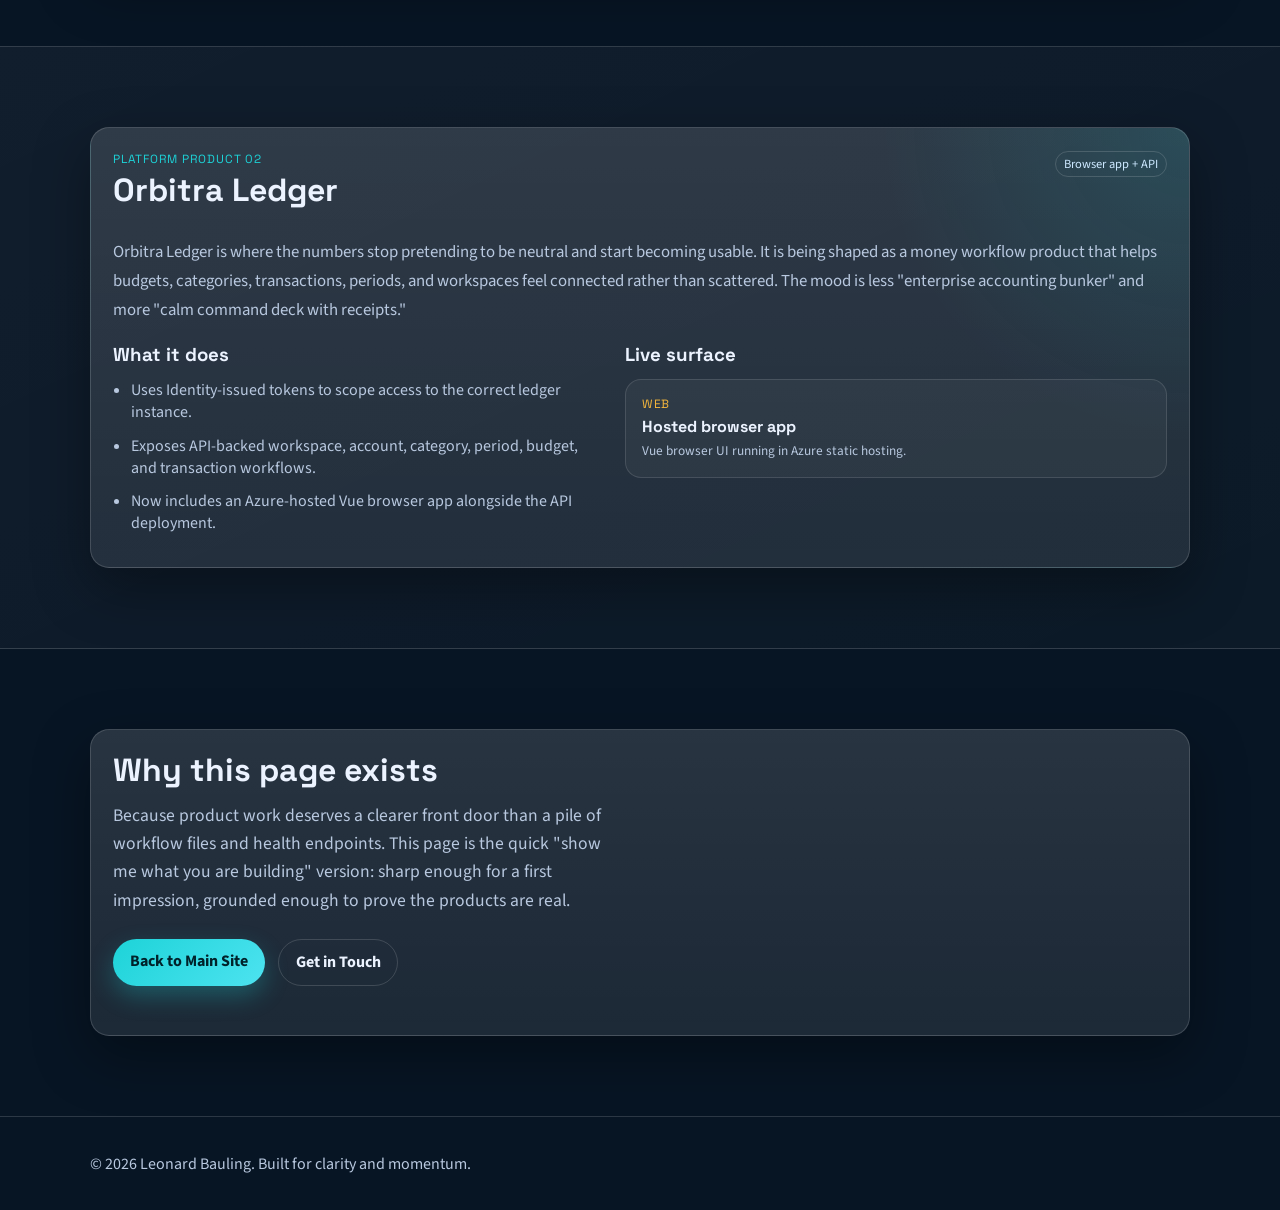
==== commit f5254191: "Tighten product portfolio page" ====
--- a/product-portfolio.html
+++ b/product-portfolio.html
@@ -4,7 +4,7 @@
   <meta charset="utf-8">
   <meta name="viewport" content="width=device-width, initial-scale=1">
   <title>Leonard Bauling | Product Portfolio</title>
-  <meta name="description" content="Orbitra product portfolio: a brochure-style look at Orbitra Identity and Orbitra Ledger, including live Azure dev endpoints and product direction.">
+  <meta name="description" content="Orbitra product portfolio: a brochure-style look at Orbitra Identity and Orbitra Ledger, focused on product direction and delivery shape rather than raw endpoint listings.">
   <meta name="robots" content="index,follow,max-image-preview:large">
   <meta name="theme-color" content="#071524">
   <link rel="canonical" href="https://leonardbauling.com/product-portfolio.html">
@@ -90,7 +90,7 @@
     <section class="section panel">
       <div class="container reveal">
         <h2>Product Snapshot</h2>
-        <p class="section-intro">Both products are live in Azure dev on Thursday, July 30, 2026, with delivery pipelines, health checks, and working browser or API endpoints. The write-up here is intentionally brochure-like: close enough to the code to be real, but still written for a human reading over coffee rather than in a sprint retro.</p>
+        <p class="section-intro">Both products are live in Azure dev on Tuesday, August 11, 2026, with delivery pipelines, working browser surfaces, and a cleaner deployment story behind them. The write-up here is intentionally brochure-like: close enough to the code to be real, but still written for a human reading over coffee rather than in a sprint retro.</p>
       </div>
     </section>
 
@@ -115,24 +115,8 @@
               </ul>
             </div>
             <div>
-              <h3>Live endpoints</h3>
-              <div class="endpoint-list">
-                <a class="endpoint-card" href="https://ca-orbitra-identity-dev.whitewater-85474b9c.australiaeast.azurecontainerapps.io/api/v1/meta" target="_blank" rel="noreferrer">
-                  <span class="endpoint-type">API Meta</span>
-                  <strong>/api/v1/meta</strong>
-                  <small>Version and runtime metadata.</small>
-                </a>
-                <a class="endpoint-card" href="https://ca-orbitra-identity-dev.whitewater-85474b9c.australiaeast.azurecontainerapps.io/health/ready" target="_blank" rel="noreferrer">
-                  <span class="endpoint-type">Health</span>
-                  <strong>/health/ready</strong>
-                  <small>Readiness with database connectivity.</small>
-                </a>
-                <a class="endpoint-card" href="https://ca-orbitra-identity-dev.whitewater-85474b9c.australiaeast.azurecontainerapps.io/" target="_blank" rel="noreferrer">
-                  <span class="endpoint-type">Service Root</span>
-                  <strong>/</strong>
-                  <small>Top-level service metadata and environment response.</small>
-                </a>
-              </div>
+              <h3>Product shape</h3>
+              <p class="portfolio-copy">Identity is now a supporting platform seam rather than something this page needs to expose through operator shortcuts. The value is in the clean access model, application-instance context, and reuse across products, not in asking a reader to click health checks.</p>
             </div>
           </div>
         </article>
@@ -156,26 +140,16 @@
               <ul class="portfolio-list">
                 <li>Uses Identity-issued tokens to scope access to the correct ledger instance.</li>
                 <li>Exposes API-backed workspace, account, category, period, budget, and transaction workflows.</li>
-                <li>Now includes an Azure-hosted Blazor browser app alongside the API deployment.</li>
+                <li>Now includes an Azure-hosted Vue browser app alongside the API deployment.</li>
               </ul>
             </div>
             <div>
-              <h3>Live endpoints</h3>
+              <h3>Live surface</h3>
               <div class="endpoint-list">
                 <a class="endpoint-card" href="https://storbitraledgerdev01.z8.web.core.windows.net/" target="_blank" rel="noreferrer">
                   <span class="endpoint-type">Web</span>
                   <strong>Hosted browser app</strong>
-                  <small>Blazor WebAssembly UI running in Azure static hosting.</small>
-                </a>
-                <a class="endpoint-card" href="https://ca-orbitra-ledger-dev.gentledune-2bfcbf7d.australiaeast.azurecontainerapps.io/api/v1/bootstrap" target="_blank" rel="noreferrer">
-                  <span class="endpoint-type">API Bootstrap</span>
-                  <strong>/api/v1/bootstrap</strong>
-                  <small>Application key, default instance, issuer, audience, and runtime wiring.</small>
-                </a>
-                <a class="endpoint-card" href="https://ca-orbitra-ledger-dev.gentledune-2bfcbf7d.australiaeast.azurecontainerapps.io/health/ready" target="_blank" rel="noreferrer">
-                  <span class="endpoint-type">Health</span>
-                  <strong>/health/ready</strong>
-                  <small>Readiness with database connectivity.</small>
+                  <small>Vue browser UI running in Azure static hosting.</small>
                 </a>
               </div>
             </div>
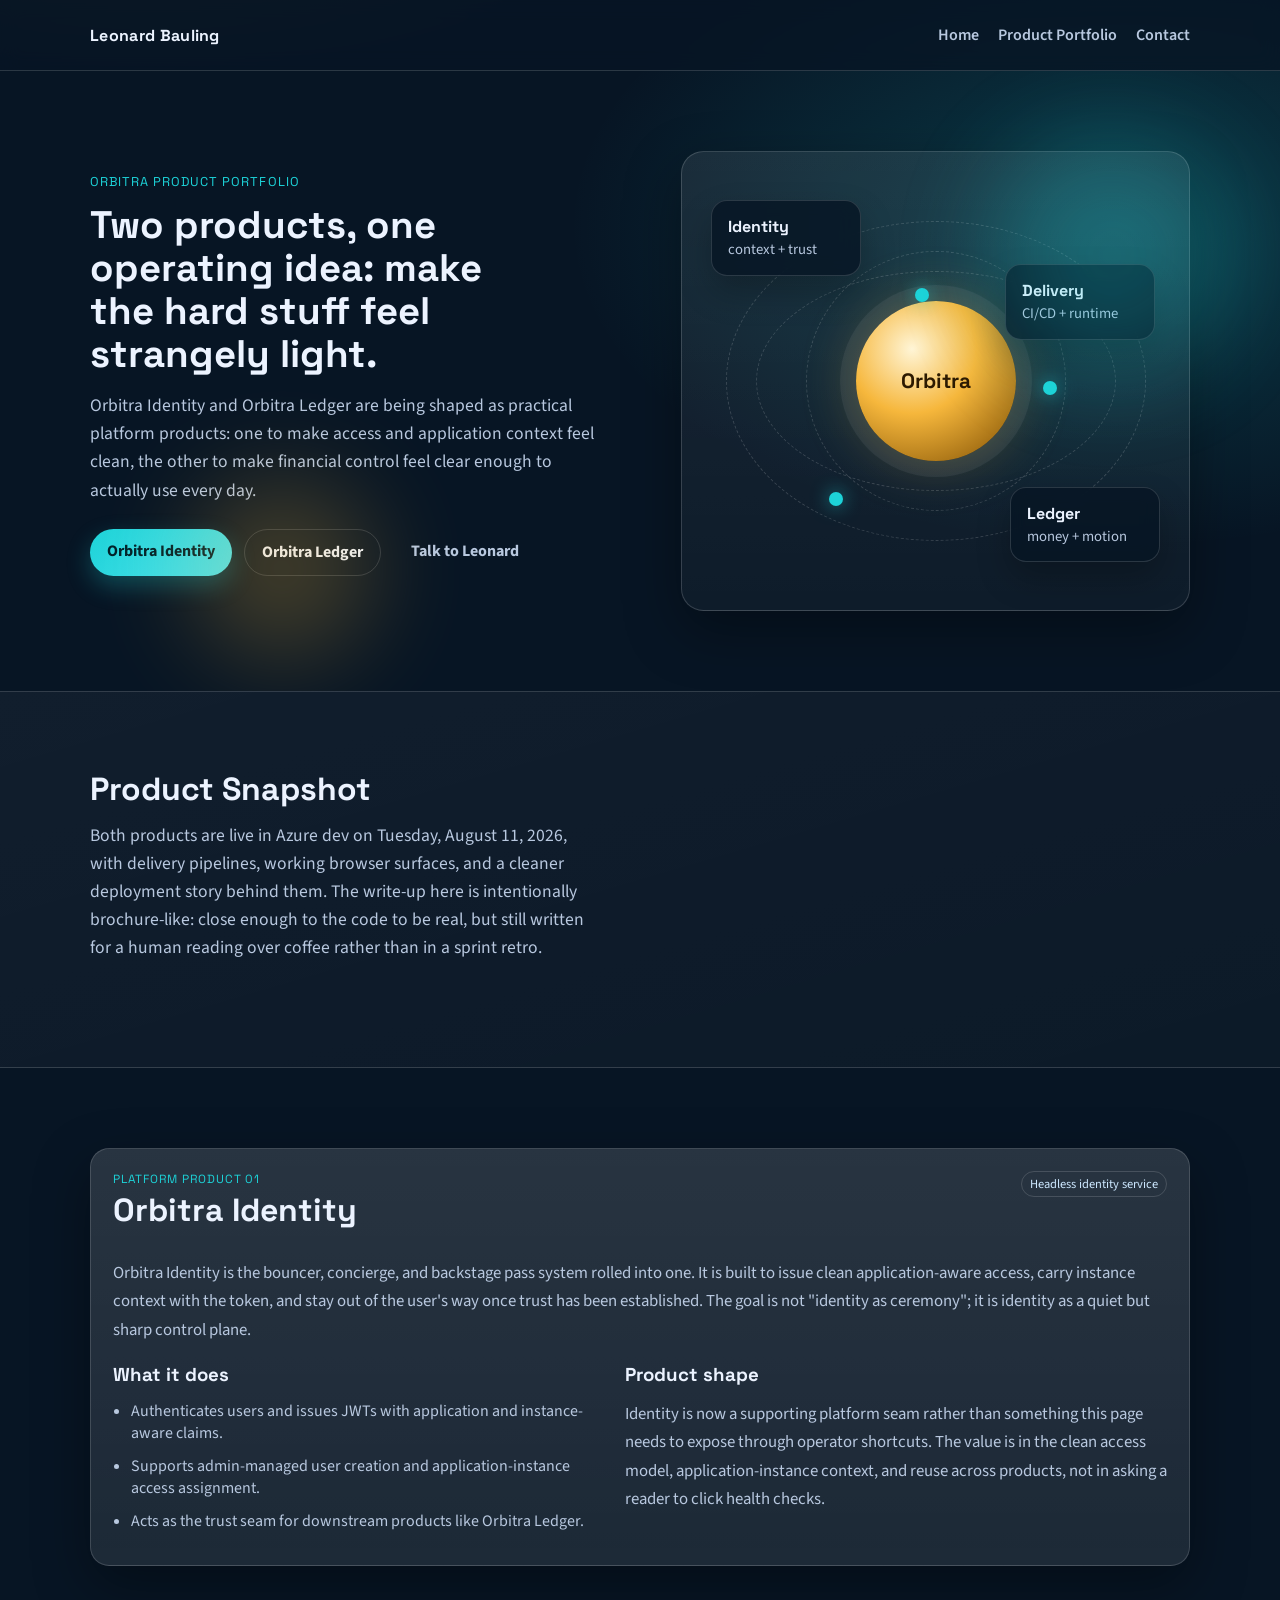
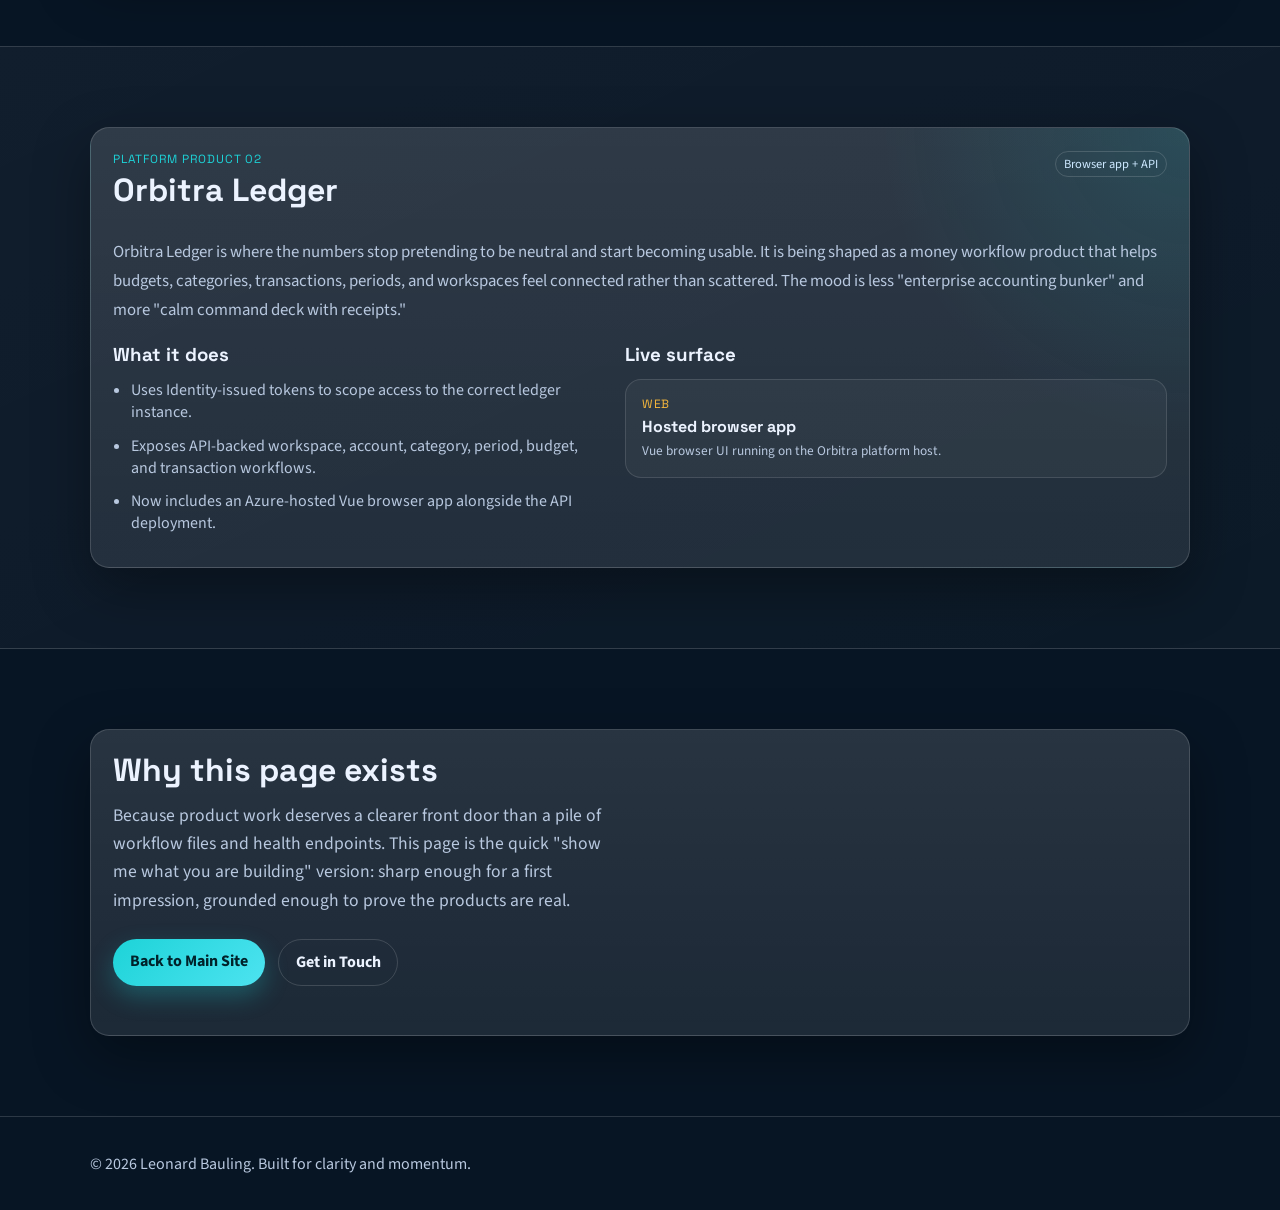
==== commit 61d1ca50: "Update Ledger portfolio link to platform host" ====
--- a/product-portfolio.html
+++ b/product-portfolio.html
@@ -146,10 +146,10 @@
             <div>
               <h3>Live surface</h3>
               <div class="endpoint-list">
-                <a class="endpoint-card" href="https://storbitraledgerdev01.z8.web.core.windows.net/" target="_blank" rel="noreferrer">
+                <a class="endpoint-card" href="https://platform.leonardbauling.com/ledger/" target="_blank" rel="noreferrer">
                   <span class="endpoint-type">Web</span>
                   <strong>Hosted browser app</strong>
-                  <small>Vue browser UI running in Azure static hosting.</small>
+                  <small>Vue browser UI running on the Orbitra platform host.</small>
                 </a>
               </div>
             </div>
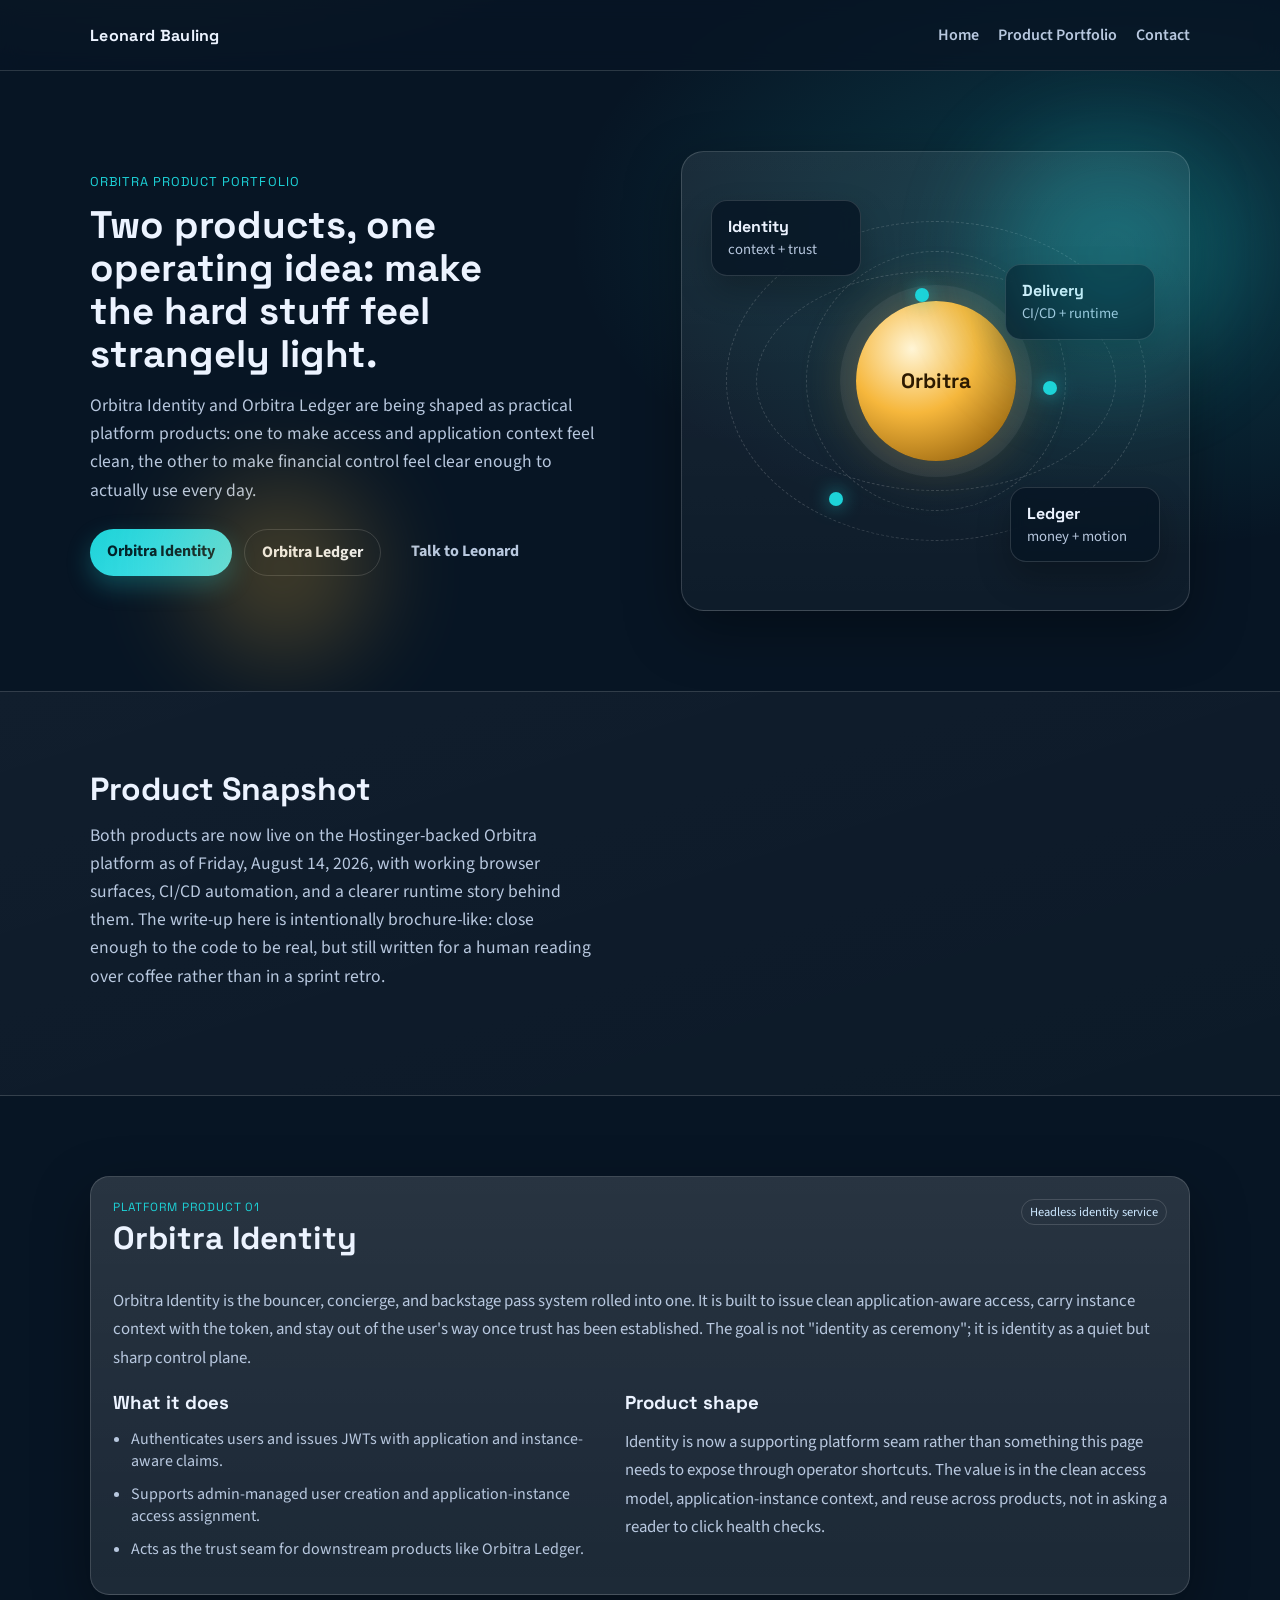
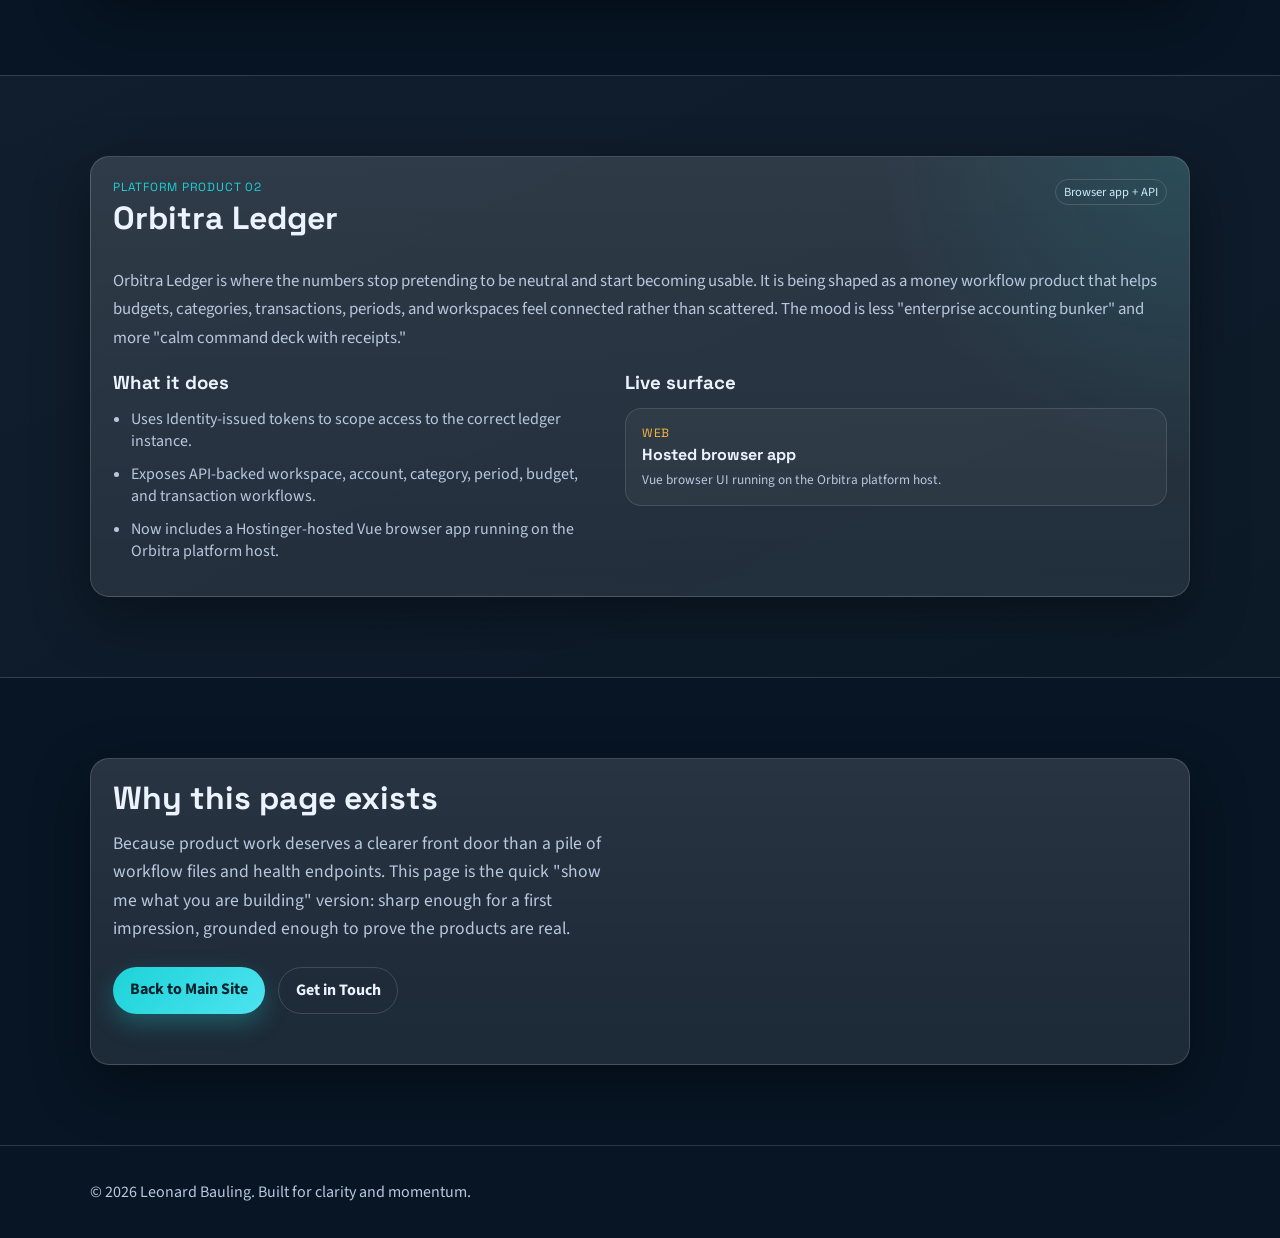
==== commit 6f1641b6: "Bust personal site cache for portfolio refresh" ====
--- a/product-portfolio.html
+++ b/product-portfolio.html
@@ -28,7 +28,7 @@
   <link rel="preconnect" href="https://fonts.googleapis.com">
   <link rel="preconnect" href="https://fonts.gstatic.com" crossorigin>
   <link href="https://fonts.googleapis.com/css2?family=Space+Grotesk:wght@500;700&family=Source+Sans+3:wght@400;600;700&display=swap" rel="stylesheet">
-  <link rel="stylesheet" href="assets/css/main.css?v=20260730a">
+  <link rel="stylesheet" href="assets/css/main.css?v=20260814a">
 </head>
 <body class="portfolio-page">
   <a class="skip-link" href="#main">Skip to content</a>
@@ -40,7 +40,7 @@
       </button>
       <nav id="site-nav" class="site-nav" aria-label="Primary">
         <a href="index.html">Home</a>
-        <a href="product-portfolio.html">Product Portfolio</a>
+        <a href="product-portfolio.html?v=20260814a">Product Portfolio</a>
         <a href="index.html#contact">Contact</a>
       </nav>
     </div>
@@ -90,7 +90,7 @@
     <section class="section panel">
       <div class="container reveal">
         <h2>Product Snapshot</h2>
-        <p class="section-intro">Both products are live in Azure dev on Tuesday, August 11, 2026, with delivery pipelines, working browser surfaces, and a cleaner deployment story behind them. The write-up here is intentionally brochure-like: close enough to the code to be real, but still written for a human reading over coffee rather than in a sprint retro.</p>
+        <p class="section-intro">Both products are now live on the Hostinger-backed Orbitra platform as of Friday, August 14, 2026, with working browser surfaces, CI/CD automation, and a clearer runtime story behind them. The write-up here is intentionally brochure-like: close enough to the code to be real, but still written for a human reading over coffee rather than in a sprint retro.</p>
       </div>
     </section>
 
@@ -140,7 +140,7 @@
               <ul class="portfolio-list">
                 <li>Uses Identity-issued tokens to scope access to the correct ledger instance.</li>
                 <li>Exposes API-backed workspace, account, category, period, budget, and transaction workflows.</li>
-                <li>Now includes an Azure-hosted Vue browser app alongside the API deployment.</li>
+                <li>Now includes a Hostinger-hosted Vue browser app running on the Orbitra platform host.</li>
               </ul>
             </div>
             <div>
@@ -178,6 +178,6 @@
     </div>
   </footer>
 
-  <script src="assets/js/main.js?v=20260628a"></script>
+  <script src="assets/js/main.js?v=20260814a"></script>
 </body>
 </html>
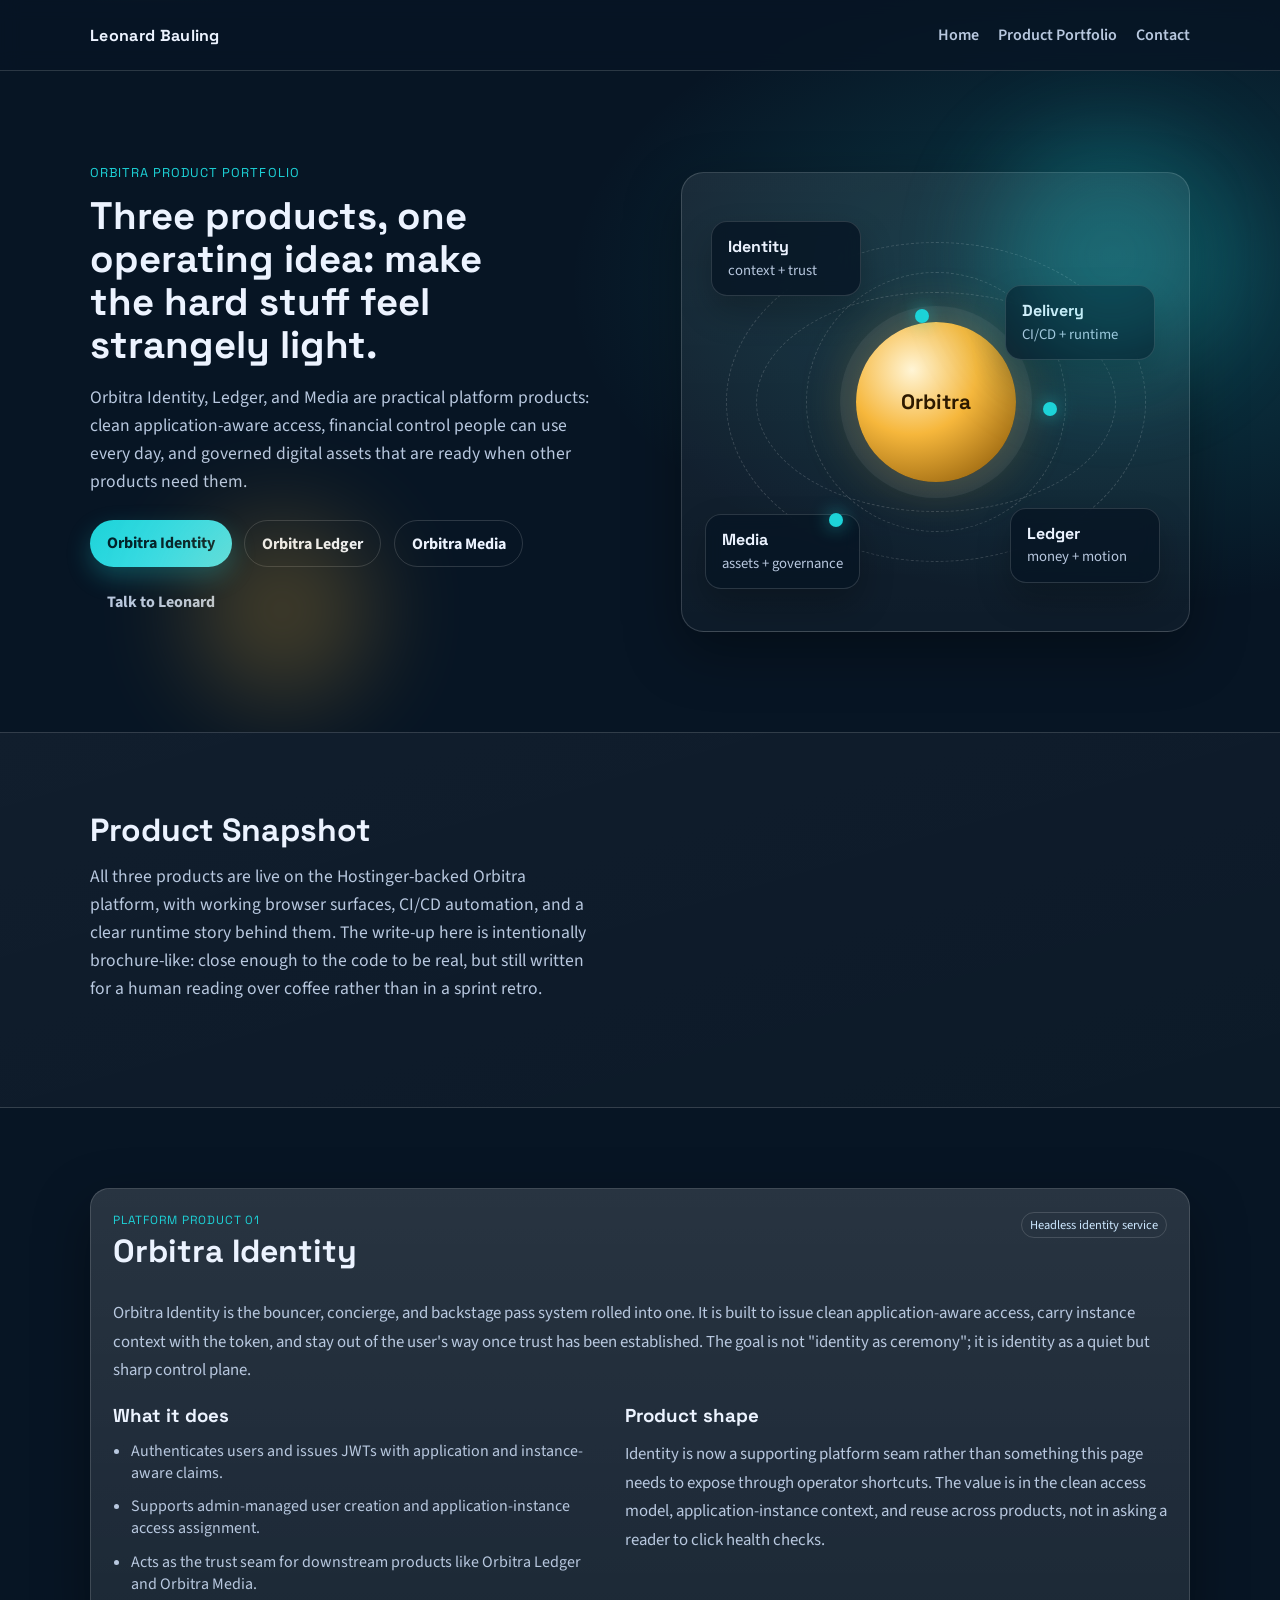
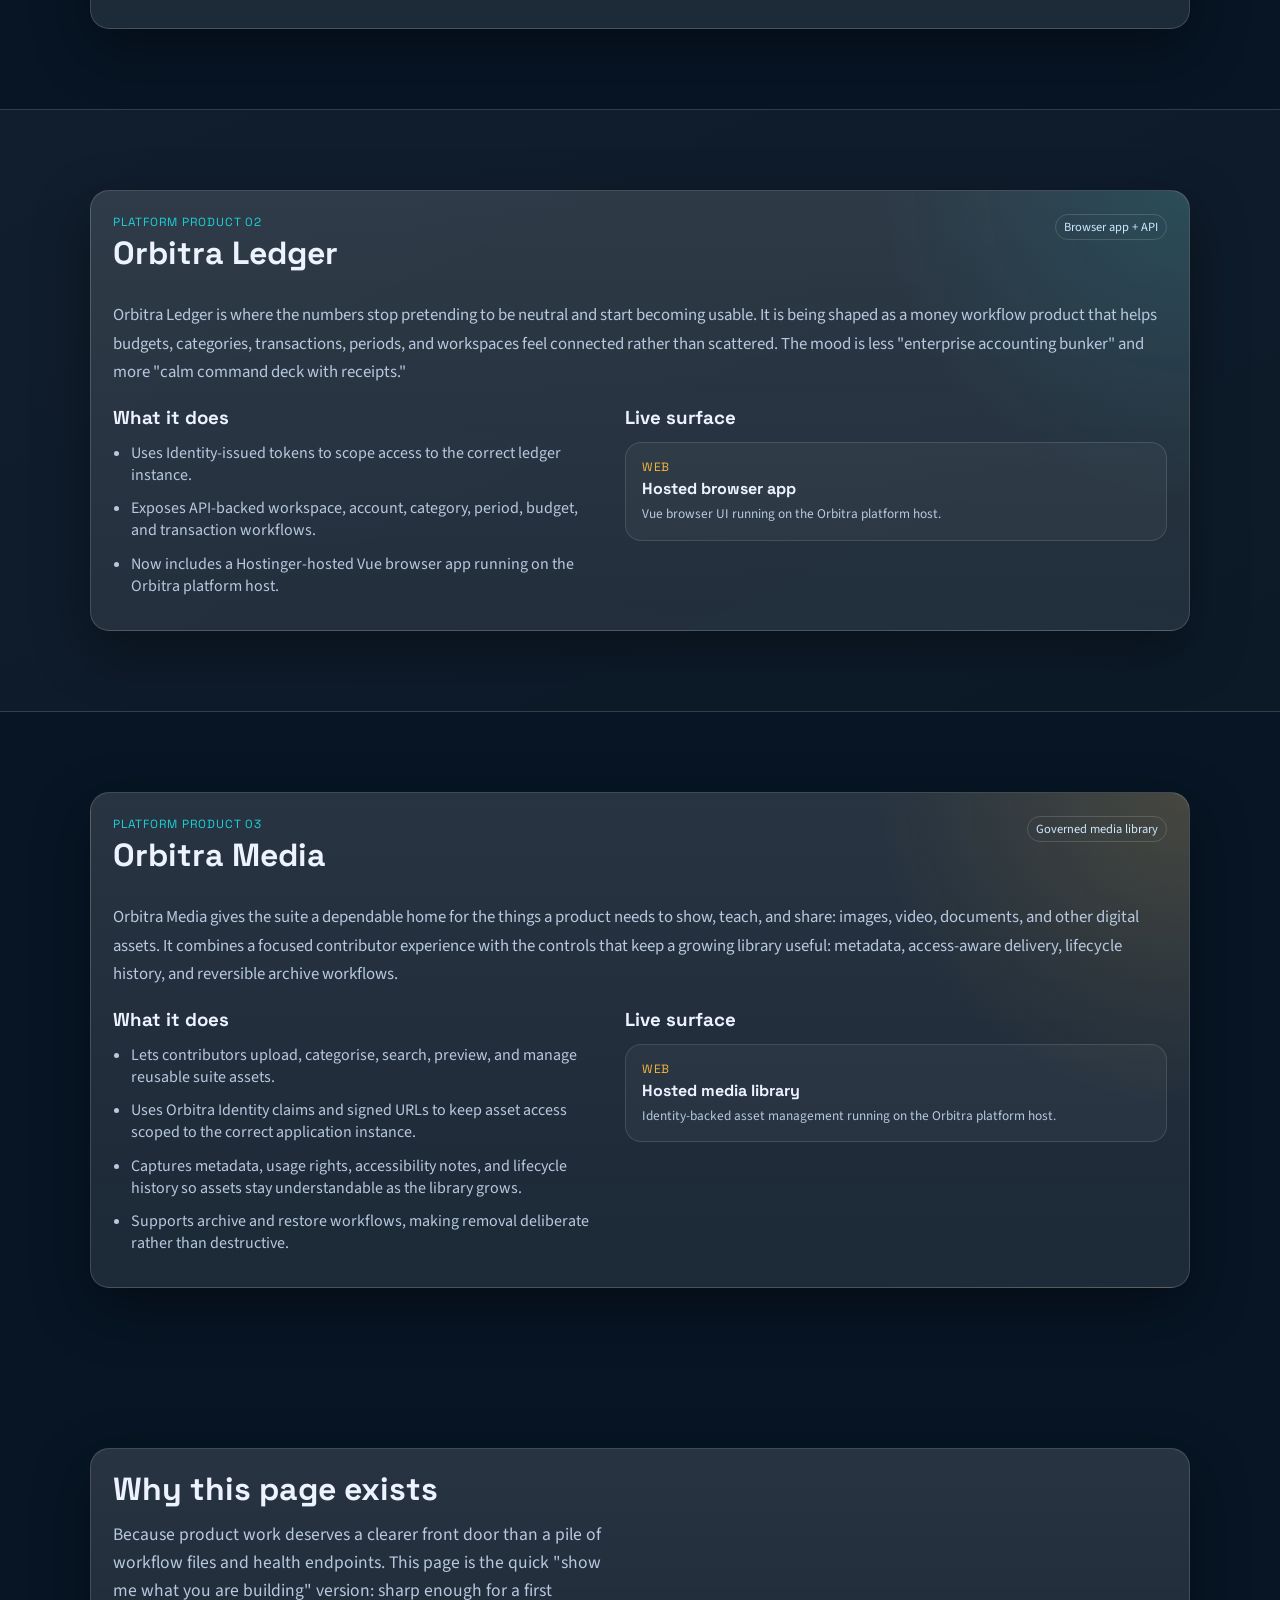
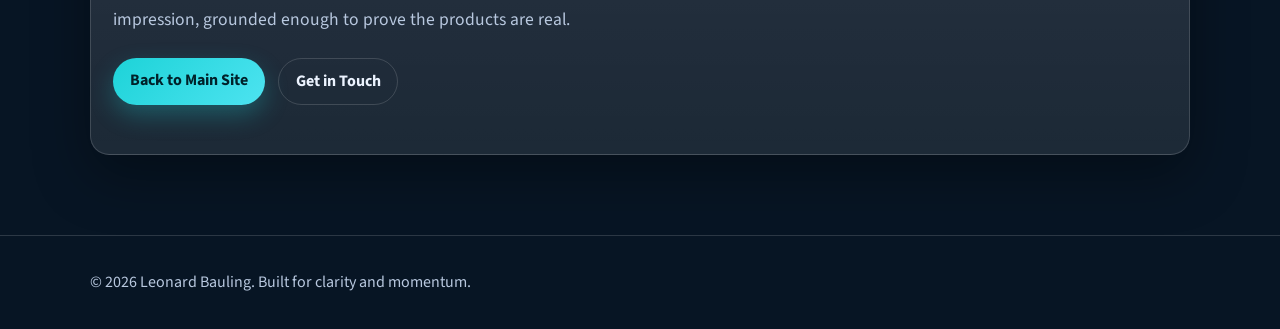
==== commit 27ef5e3e: "Add Orbitra Media to portfolio" ====
--- a/product-portfolio.html
+++ b/product-portfolio.html
@@ -4,14 +4,14 @@
   <meta charset="utf-8">
   <meta name="viewport" content="width=device-width, initial-scale=1">
   <title>Leonard Bauling | Product Portfolio</title>
-  <meta name="description" content="Orbitra product portfolio: a brochure-style look at Orbitra Identity and Orbitra Ledger, focused on product direction and delivery shape rather than raw endpoint listings.">
+  <meta name="description" content="Orbitra product portfolio: Identity, Ledger, and Media products shaped around trusted access, clear workflows, governed assets, and reliable delivery.">
   <meta name="robots" content="index,follow,max-image-preview:large">
   <meta name="theme-color" content="#071524">
   <link rel="canonical" href="https://leonardbauling.com/product-portfolio.html">
   <meta property="og:site_name" content="Leonard Bauling">
   <meta property="og:locale" content="en_AU">
   <meta property="og:title" content="Leonard Bauling | Product Portfolio">
-  <meta property="og:description" content="Orbitra Identity and Orbitra Ledger: platform products shaped around cleaner identity, sharper money workflows, and reliable delivery.">
+  <meta property="og:description" content="Orbitra Identity, Ledger, and Media: platform products shaped around trusted access, useful workflows, governed assets, and reliable delivery.">
   <meta property="og:type" content="website">
   <meta property="og:url" content="https://leonardbauling.com/product-portfolio.html">
   <meta property="og:image" content="https://leonardbauling.com/assets/img/og-cover.png">
@@ -19,7 +19,7 @@
   <meta property="og:image:height" content="630">
   <meta name="twitter:card" content="summary_large_image">
   <meta name="twitter:title" content="Leonard Bauling | Product Portfolio">
-  <meta name="twitter:description" content="Orbitra Identity and Orbitra Ledger: platform products shaped around cleaner identity, sharper money workflows, and reliable delivery.">
+  <meta name="twitter:description" content="Orbitra Identity, Ledger, and Media: platform products shaped around trusted access, useful workflows, governed assets, and reliable delivery.">
   <meta name="twitter:image" content="https://leonardbauling.com/assets/img/og-cover.png">
   <link rel="icon" type="image/svg+xml" href="assets/img/favicon.svg">
   <link rel="icon" type="image/png" sizes="32x32" href="assets/img/favicon-32.png">
@@ -28,7 +28,7 @@
   <link rel="preconnect" href="https://fonts.googleapis.com">
   <link rel="preconnect" href="https://fonts.gstatic.com" crossorigin>
   <link href="https://fonts.googleapis.com/css2?family=Space+Grotesk:wght@500;700&family=Source+Sans+3:wght@400;600;700&display=swap" rel="stylesheet">
-  <link rel="stylesheet" href="assets/css/main.css?v=20260814a">
+  <link rel="stylesheet" href="assets/css/main.css?v=20260907a">
 </head>
 <body class="portfolio-page">
   <a class="skip-link" href="#main">Skip to content</a>
@@ -40,7 +40,7 @@
       </button>
       <nav id="site-nav" class="site-nav" aria-label="Primary">
         <a href="index.html">Home</a>
-        <a href="product-portfolio.html?v=20260814a">Product Portfolio</a>
+        <a href="product-portfolio.html?v=20260907a">Product Portfolio</a>
         <a href="index.html#contact">Contact</a>
       </nav>
     </div>
@@ -51,11 +51,12 @@
       <div class="container portfolio-grid">
         <div class="reveal">
           <p class="kicker">Orbitra Product Portfolio</p>
-          <h1>Two products, one operating idea: make the hard stuff feel strangely light.</h1>
-          <p class="lead">Orbitra Identity and Orbitra Ledger are being shaped as practical platform products: one to make access and application context feel clean, the other to make financial control feel clear enough to actually use every day.</p>
+          <h1>Three products, one operating idea: make the hard stuff feel strangely light.</h1>
+          <p class="lead">Orbitra Identity, Ledger, and Media are practical platform products: clean application-aware access, financial control people can use every day, and governed digital assets that are ready when other products need them.</p>
           <div class="cta-row">
             <a class="btn btn-primary" href="#orbitra-identity">Orbitra Identity</a>
             <a class="btn btn-outline" href="#orbitra-ledger">Orbitra Ledger</a>
+            <a class="btn btn-outline" href="#orbitra-media">Orbitra Media</a>
             <a class="btn btn-ghost" href="index.html#contact">Talk to Leonard</a>
           </div>
         </div>
@@ -74,6 +75,10 @@
             <strong>Ledger</strong>
             <span>money + motion</span>
           </div>
+          <div class="visual-node node-media">
+            <strong>Media</strong>
+            <span>assets + governance</span>
+          </div>
           <div class="visual-node node-flow">
             <strong>Delivery</strong>
             <span>CI/CD + runtime</span>
@@ -90,7 +95,7 @@
     <section class="section panel">
       <div class="container reveal">
         <h2>Product Snapshot</h2>
-        <p class="section-intro">Both products are now live on the Hostinger-backed Orbitra platform as of Friday, August 14, 2026, with working browser surfaces, CI/CD automation, and a clearer runtime story behind them. The write-up here is intentionally brochure-like: close enough to the code to be real, but still written for a human reading over coffee rather than in a sprint retro.</p>
+        <p class="section-intro">All three products are live on the Hostinger-backed Orbitra platform, with working browser surfaces, CI/CD automation, and a clear runtime story behind them. The write-up here is intentionally brochure-like: close enough to the code to be real, but still written for a human reading over coffee rather than in a sprint retro.</p>
       </div>
     </section>
 
@@ -111,7 +116,7 @@
               <ul class="portfolio-list">
                 <li>Authenticates users and issues JWTs with application and instance-aware claims.</li>
                 <li>Supports admin-managed user creation and application-instance access assignment.</li>
-                <li>Acts as the trust seam for downstream products like Orbitra Ledger.</li>
+                <li>Acts as the trust seam for downstream products like Orbitra Ledger and Orbitra Media.</li>
               </ul>
             </div>
             <div>
@@ -158,6 +163,42 @@
       </div>
     </section>
 
+    <section id="orbitra-media" class="section">
+      <div class="container reveal">
+        <article class="portfolio-card portfolio-card-media">
+          <div class="portfolio-card-head">
+            <div>
+              <p class="portfolio-label">Platform Product 03</p>
+              <h2>Orbitra Media</h2>
+            </div>
+            <span class="chip">Governed media library</span>
+          </div>
+          <p class="portfolio-copy">Orbitra Media gives the suite a dependable home for the things a product needs to show, teach, and share: images, video, documents, and other digital assets. It combines a focused contributor experience with the controls that keep a growing library useful: metadata, access-aware delivery, lifecycle history, and reversible archive workflows.</p>
+          <div class="portfolio-columns">
+            <div>
+              <h3>What it does</h3>
+              <ul class="portfolio-list">
+                <li>Lets contributors upload, categorise, search, preview, and manage reusable suite assets.</li>
+                <li>Uses Orbitra Identity claims and signed URLs to keep asset access scoped to the correct application instance.</li>
+                <li>Captures metadata, usage rights, accessibility notes, and lifecycle history so assets stay understandable as the library grows.</li>
+                <li>Supports archive and restore workflows, making removal deliberate rather than destructive.</li>
+              </ul>
+            </div>
+            <div>
+              <h3>Live surface</h3>
+              <div class="endpoint-list">
+                <a class="endpoint-card" href="https://platform.leonardbauling.com/media/" target="_blank" rel="noreferrer">
+                  <span class="endpoint-type">Web</span>
+                  <strong>Hosted media library</strong>
+                  <small>Identity-backed asset management running on the Orbitra platform host.</small>
+                </a>
+              </div>
+            </div>
+          </div>
+        </article>
+      </div>
+    </section>
+
     <section class="section">
       <div class="container reveal">
         <div class="portfolio-closing">
@@ -178,6 +219,6 @@
     </div>
   </footer>
 
-  <script src="assets/js/main.js?v=20260814a"></script>
+  <script src="assets/js/main.js?v=20260907a"></script>
 </body>
 </html>
--- a/assets/css/main.css
+++ b/assets/css/main.css
@@ -659,6 +659,12 @@
   animation: floatNode 6.4s ease-in-out infinite;
 }
 
+.node-media {
+  left: 1.4rem;
+  bottom: 2.6rem;
+  animation: floatNode 6.8s ease-in-out infinite reverse;
+}
+
 .node-flow {
   top: 7rem;
   right: 2.1rem;
@@ -705,6 +711,13 @@
 .portfolio-card-ledger {
   background:
     radial-gradient(circle at top right, rgba(29, 211, 216, 0.13), transparent 26%),
+    linear-gradient(180deg, rgba(255, 255, 255, 0.08), rgba(255, 255, 255, 0.03)),
+    var(--surface);
+}
+
+.portfolio-card-media {
+  background:
+    radial-gradient(circle at top right, rgba(246, 183, 60, 0.15), transparent 26%),
     linear-gradient(180deg, rgba(255, 255, 255, 0.08), rgba(255, 255, 255, 0.03)),
     var(--surface);
 }
@@ -831,6 +844,7 @@
   .visual-orbit,
   .node-identity,
   .node-ledger,
+  .node-media,
   .node-flow,
   .signal-a,
   .signal-b,
@@ -910,6 +924,11 @@
     bottom: 1.4rem;
   }
 
+  .node-media {
+    left: 1rem;
+    bottom: 1.4rem;
+  }
+
   .portfolio-card-head {
     flex-direction: column;
   }
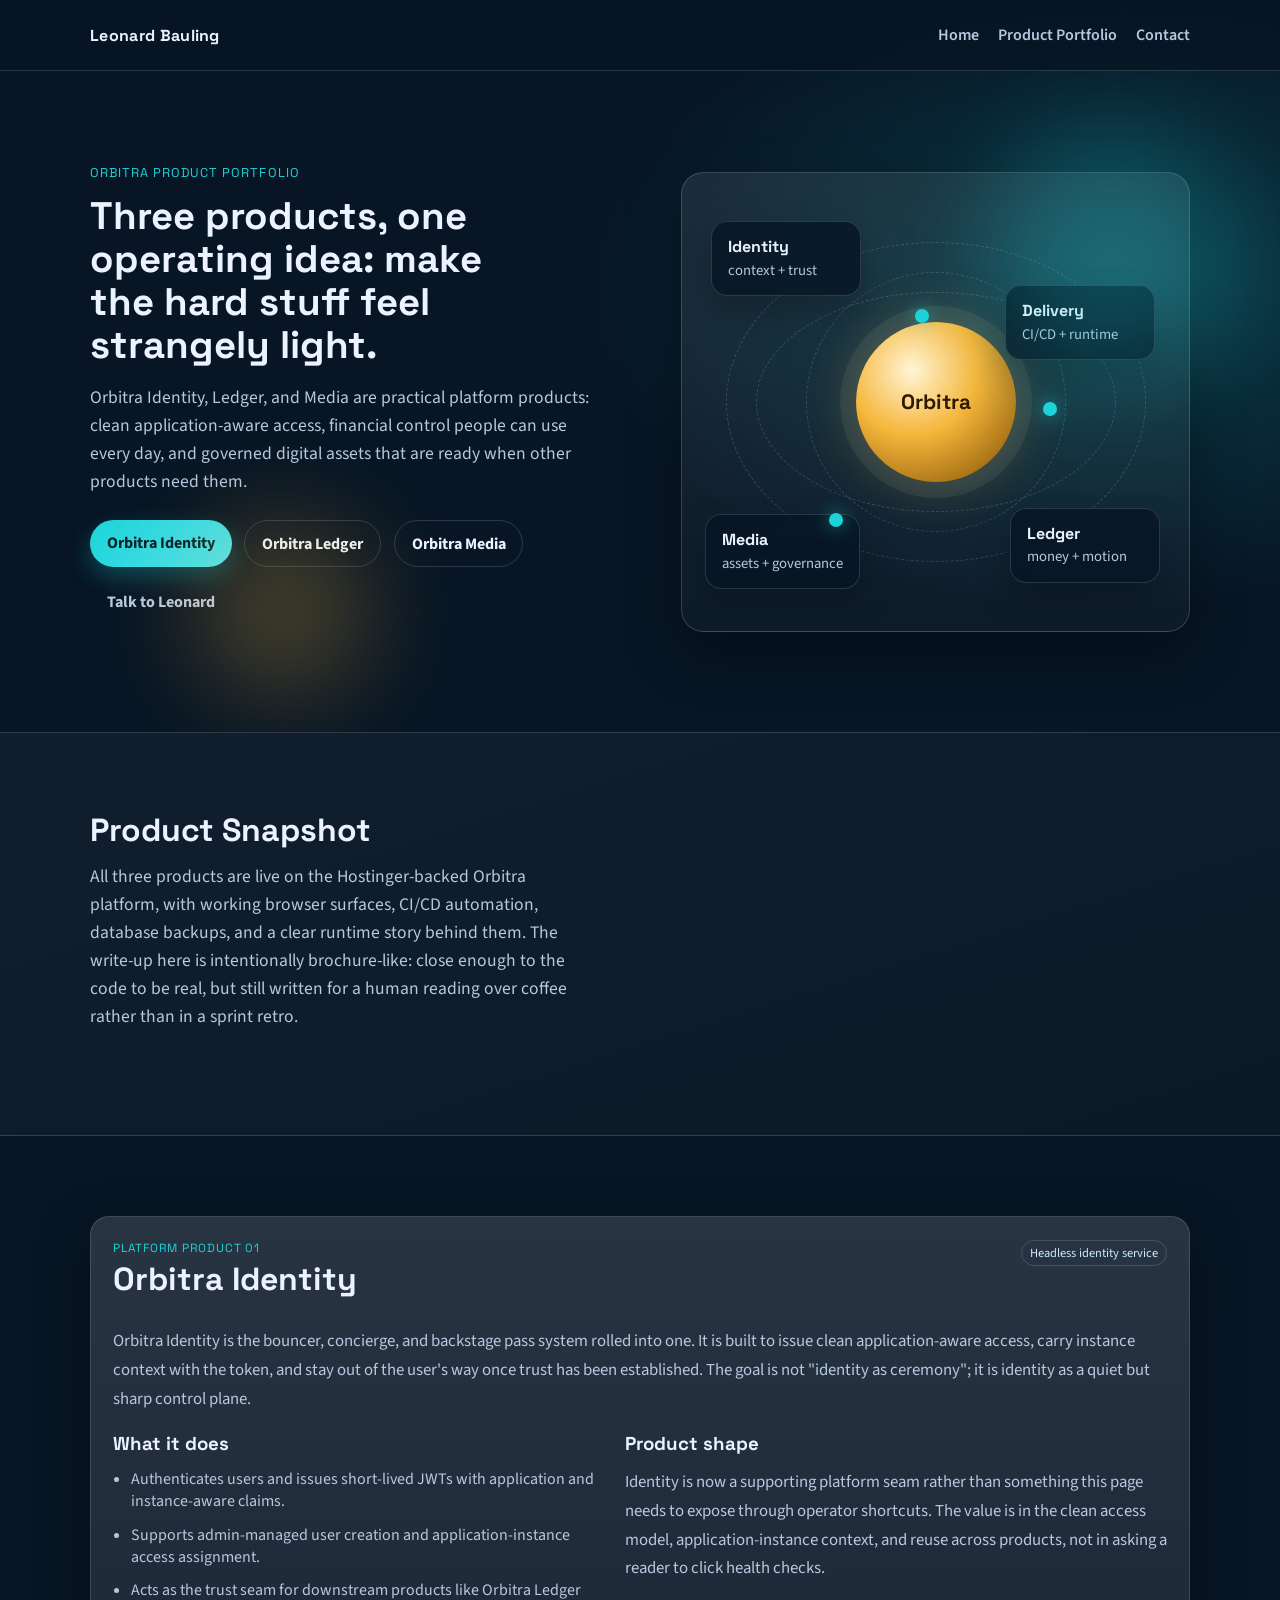
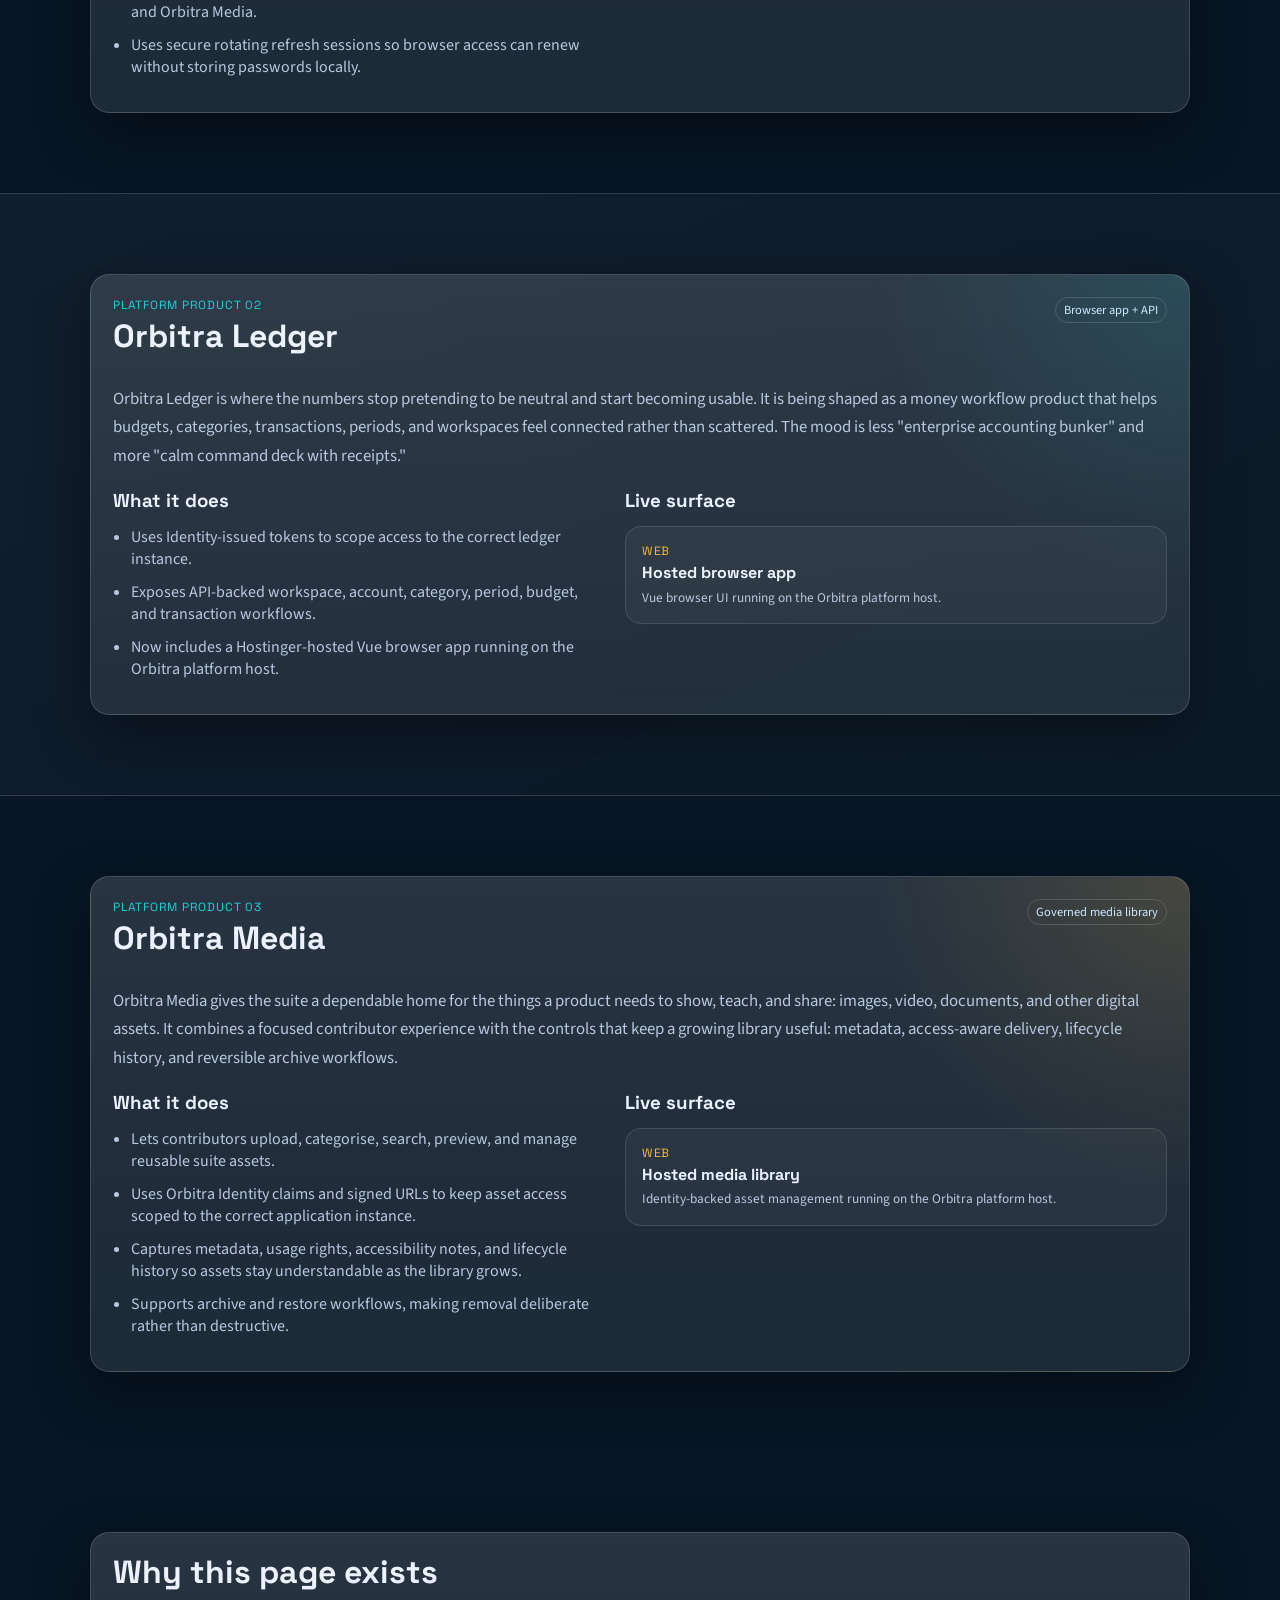
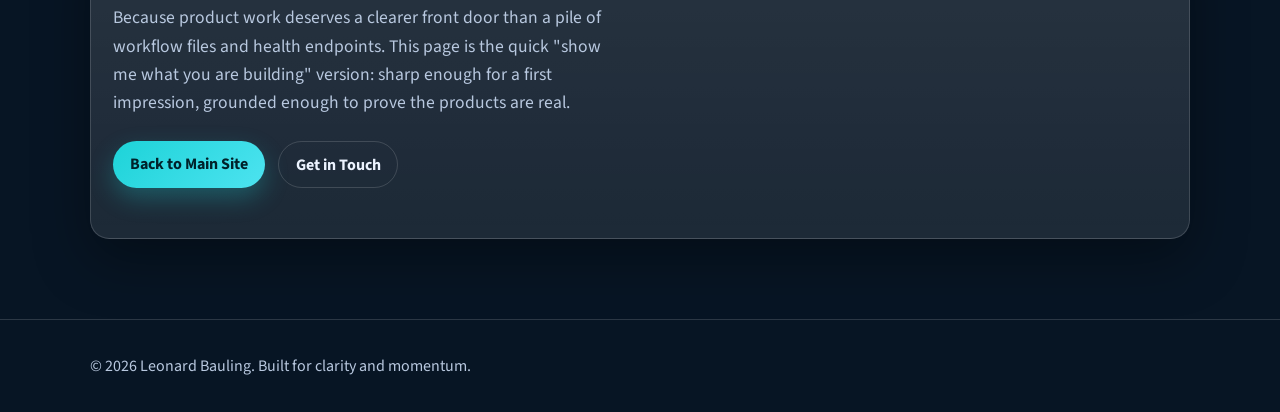
==== commit 79eec006: "Refresh September capability portfolio" ====
--- a/product-portfolio.html
+++ b/product-portfolio.html
@@ -95,7 +95,7 @@
     <section class="section panel">
       <div class="container reveal">
         <h2>Product Snapshot</h2>
-        <p class="section-intro">All three products are live on the Hostinger-backed Orbitra platform, with working browser surfaces, CI/CD automation, and a clear runtime story behind them. The write-up here is intentionally brochure-like: close enough to the code to be real, but still written for a human reading over coffee rather than in a sprint retro.</p>
+        <p class="section-intro">All three products are live on the Hostinger-backed Orbitra platform, with working browser surfaces, CI/CD automation, database backups, and a clear runtime story behind them. The write-up here is intentionally brochure-like: close enough to the code to be real, but still written for a human reading over coffee rather than in a sprint retro.</p>
       </div>
     </section>
 
@@ -114,9 +114,10 @@
             <div>
               <h3>What it does</h3>
               <ul class="portfolio-list">
-                <li>Authenticates users and issues JWTs with application and instance-aware claims.</li>
+                <li>Authenticates users and issues short-lived JWTs with application and instance-aware claims.</li>
                 <li>Supports admin-managed user creation and application-instance access assignment.</li>
                 <li>Acts as the trust seam for downstream products like Orbitra Ledger and Orbitra Media.</li>
+                <li>Uses secure rotating refresh sessions so browser access can renew without storing passwords locally.</li>
               </ul>
             </div>
             <div>
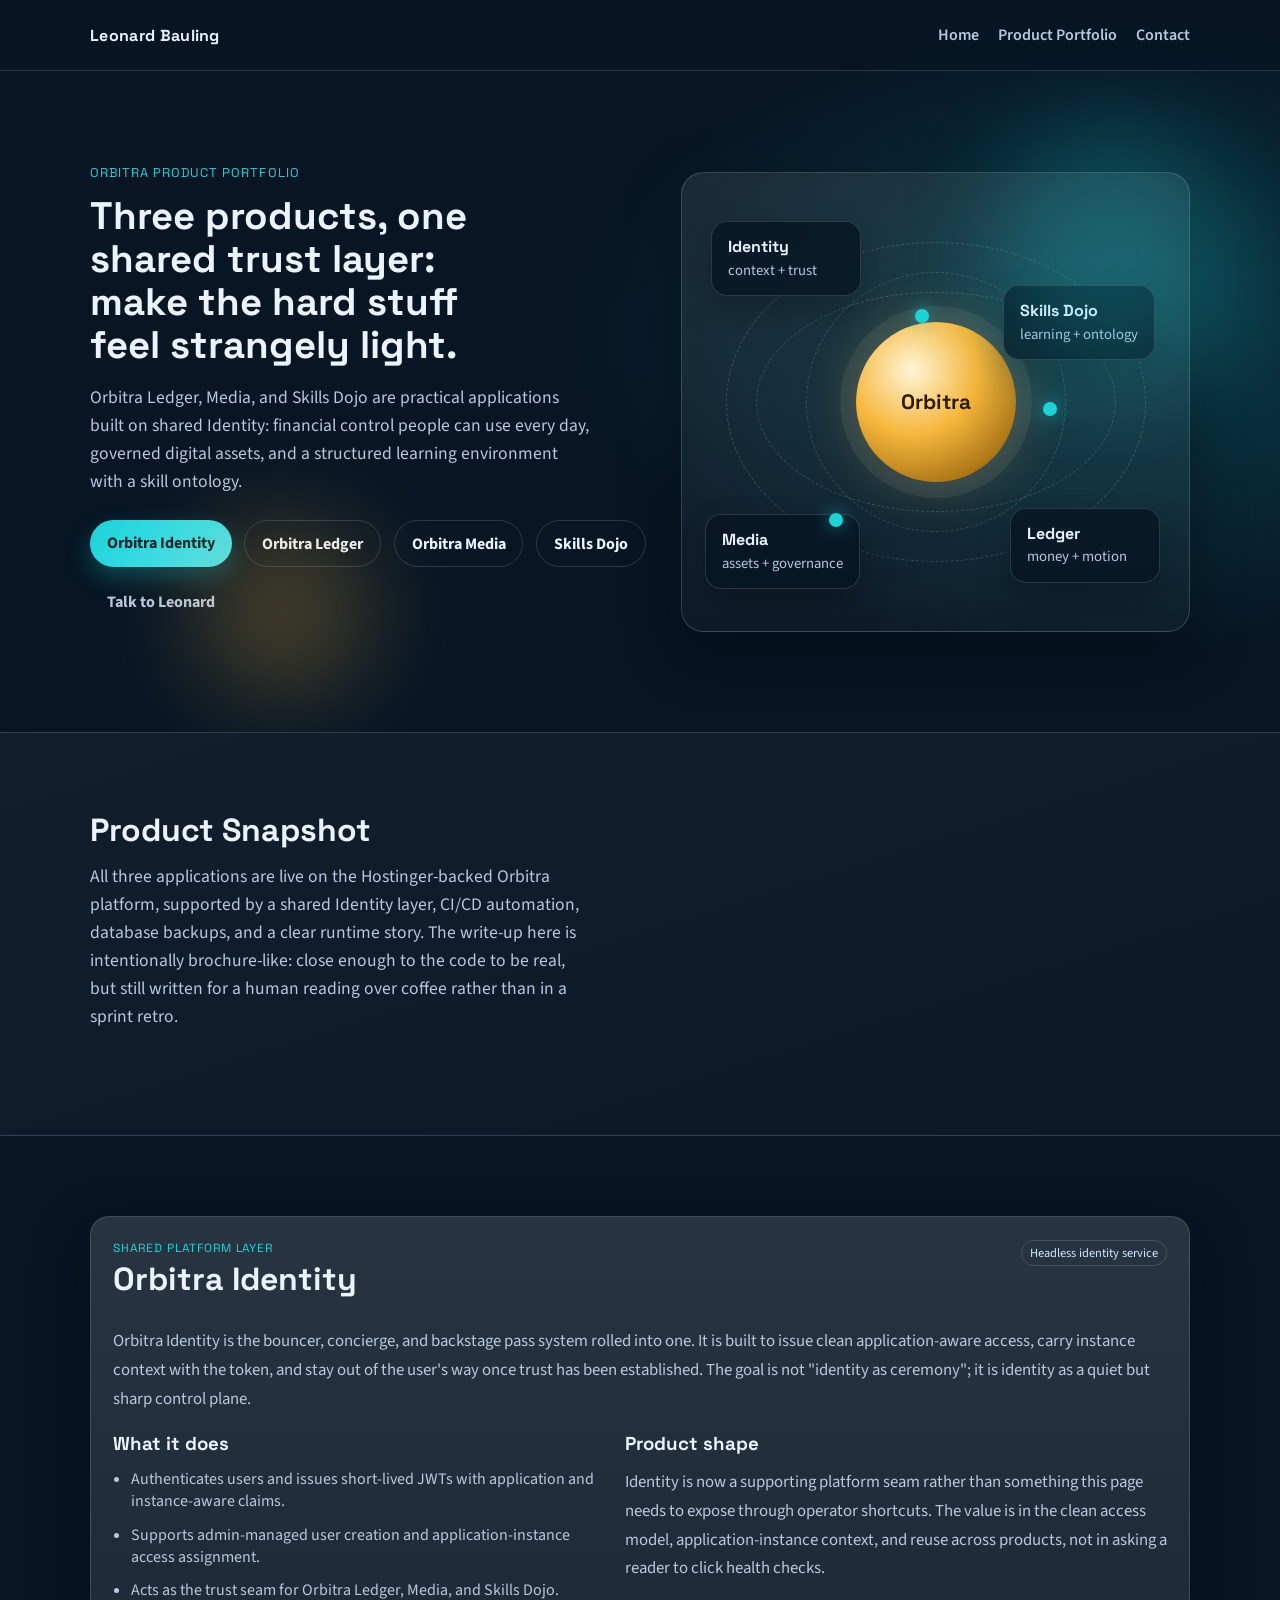
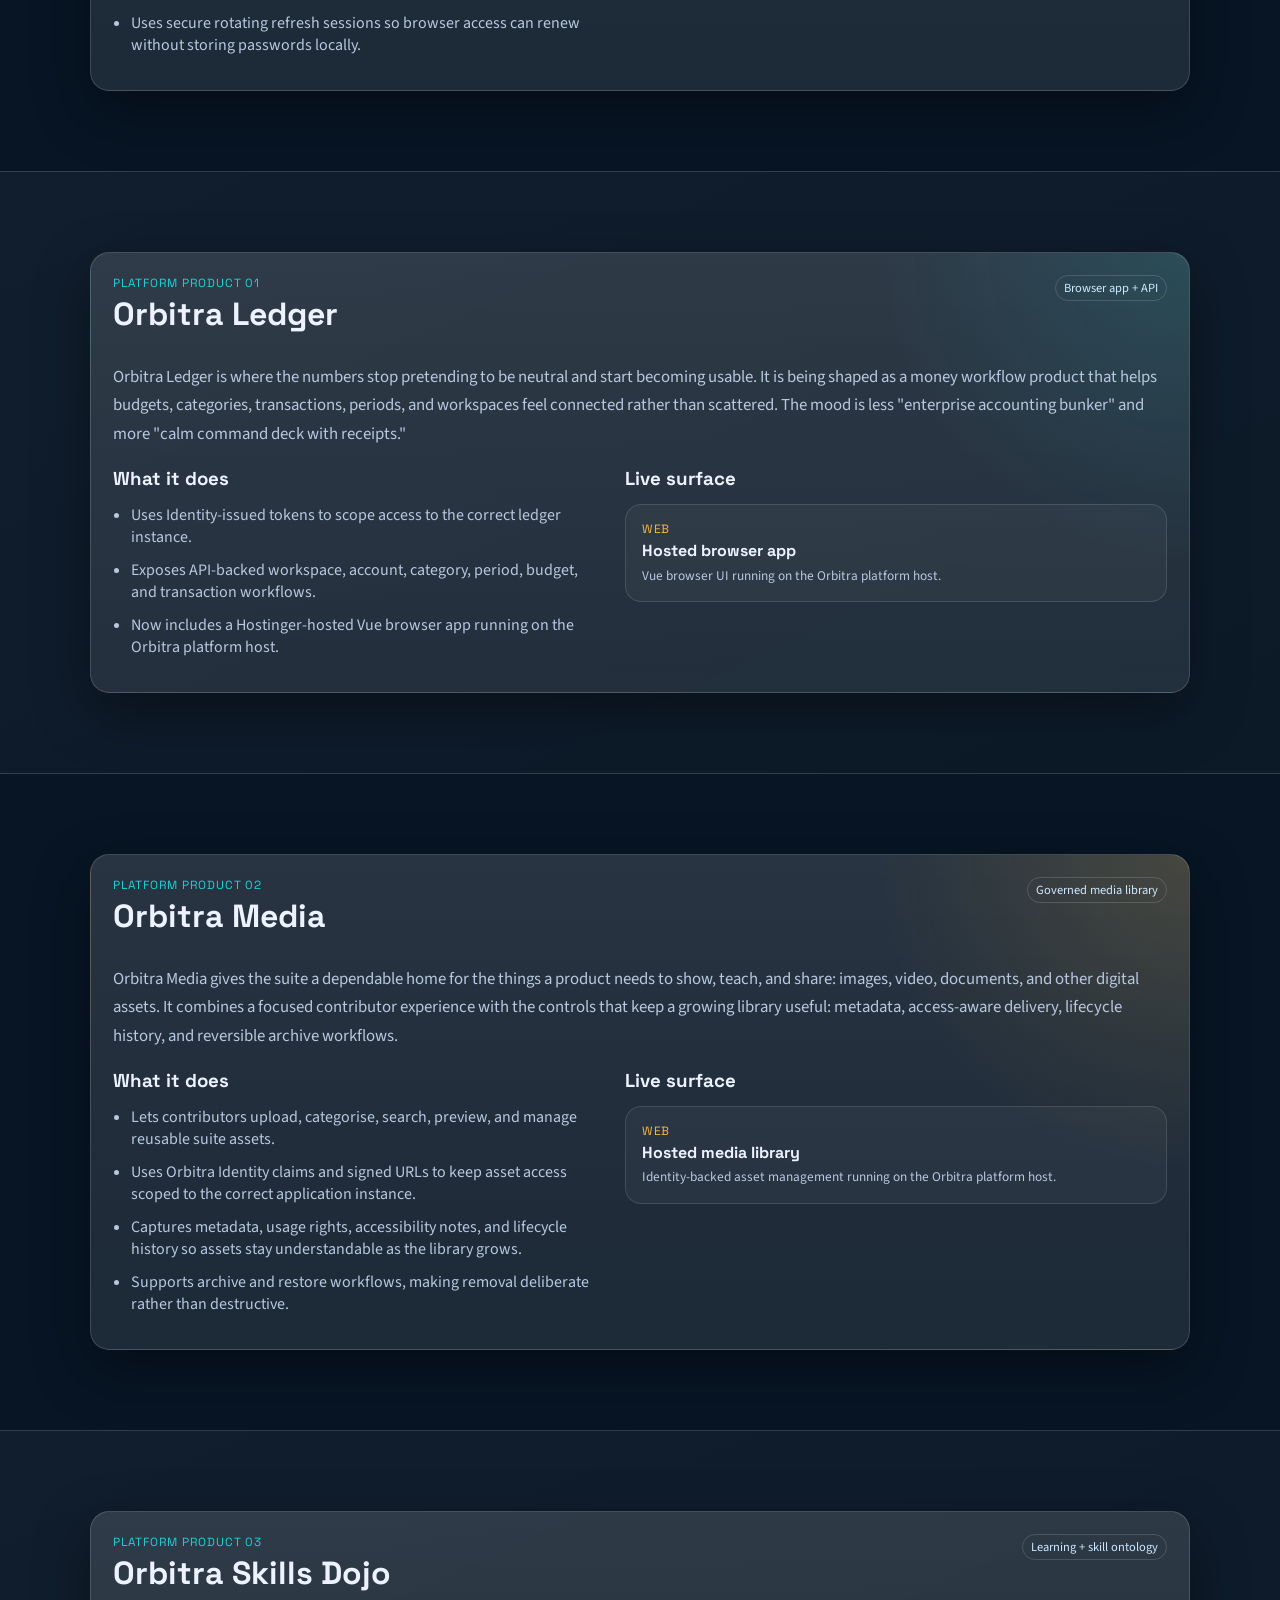
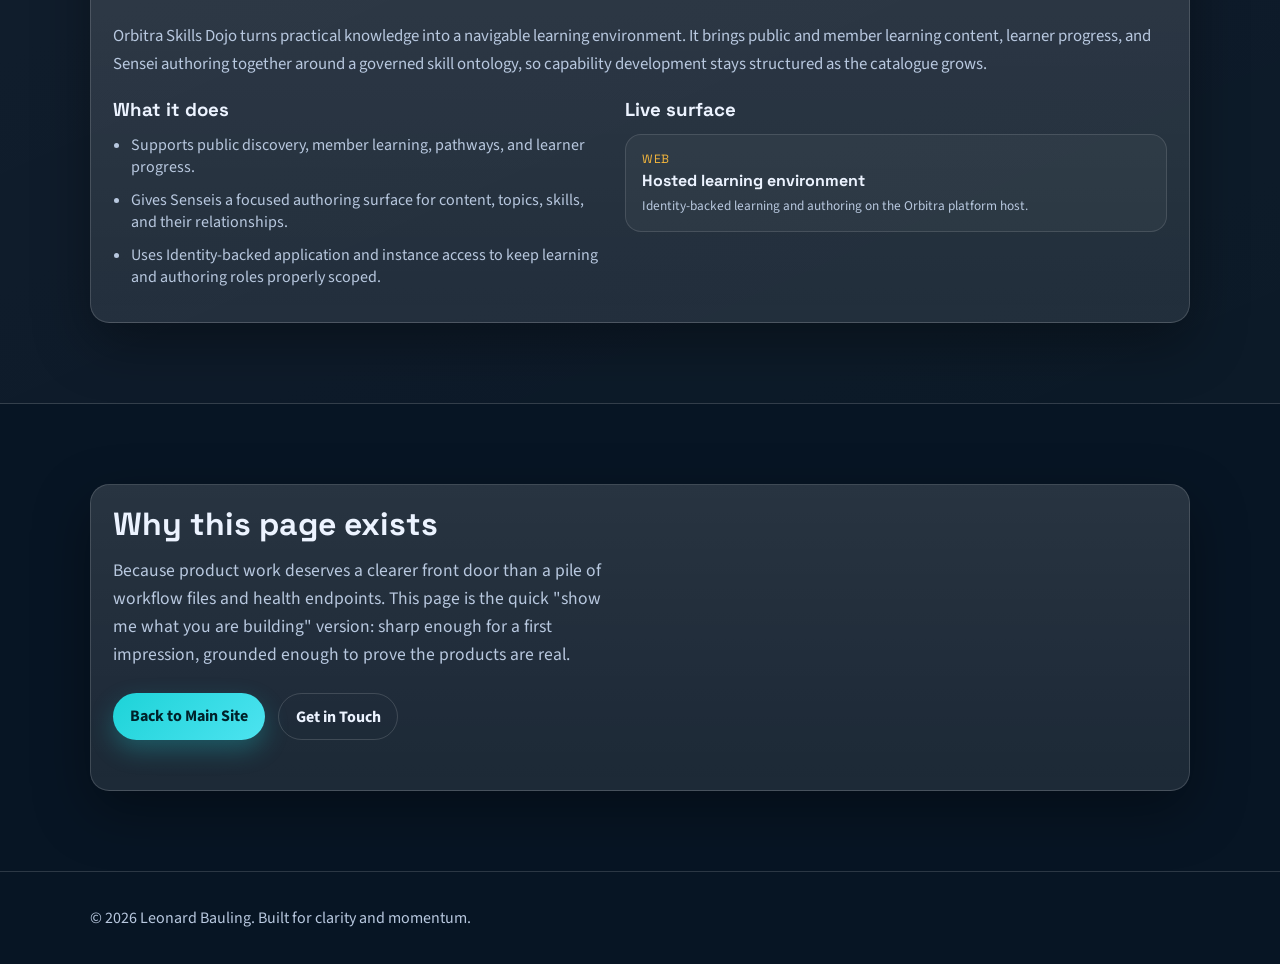
==== commit 1fabd829: "Add Skills Dojo to product portfolio" ====
--- a/product-portfolio.html
+++ b/product-portfolio.html
@@ -4,14 +4,14 @@
   <meta charset="utf-8">
   <meta name="viewport" content="width=device-width, initial-scale=1">
   <title>Leonard Bauling | Product Portfolio</title>
-  <meta name="description" content="Orbitra product portfolio: Identity, Ledger, and Media products shaped around trusted access, clear workflows, governed assets, and reliable delivery.">
+  <meta name="description" content="Orbitra product portfolio: Ledger, Media, and Skills Dojo applications built on a shared Identity layer for trusted access and reliable delivery.">
   <meta name="robots" content="index,follow,max-image-preview:large">
   <meta name="theme-color" content="#071524">
   <link rel="canonical" href="https://leonardbauling.com/product-portfolio.html">
   <meta property="og:site_name" content="Leonard Bauling">
   <meta property="og:locale" content="en_AU">
   <meta property="og:title" content="Leonard Bauling | Product Portfolio">
-  <meta property="og:description" content="Orbitra Identity, Ledger, and Media: platform products shaped around trusted access, useful workflows, governed assets, and reliable delivery.">
+  <meta property="og:description" content="Orbitra Ledger, Media, and Skills Dojo: practical applications built on shared Identity, trusted access, and reliable delivery.">
   <meta property="og:type" content="website">
   <meta property="og:url" content="https://leonardbauling.com/product-portfolio.html">
   <meta property="og:image" content="https://leonardbauling.com/assets/img/og-cover.png">
@@ -19,7 +19,7 @@
   <meta property="og:image:height" content="630">
   <meta name="twitter:card" content="summary_large_image">
   <meta name="twitter:title" content="Leonard Bauling | Product Portfolio">
-  <meta name="twitter:description" content="Orbitra Identity, Ledger, and Media: platform products shaped around trusted access, useful workflows, governed assets, and reliable delivery.">
+  <meta name="twitter:description" content="Orbitra Ledger, Media, and Skills Dojo: practical applications built on shared Identity, trusted access, and reliable delivery.">
   <meta name="twitter:image" content="https://leonardbauling.com/assets/img/og-cover.png">
   <link rel="icon" type="image/svg+xml" href="assets/img/favicon.svg">
   <link rel="icon" type="image/png" sizes="32x32" href="assets/img/favicon-32.png">
@@ -51,12 +51,13 @@
       <div class="container portfolio-grid">
         <div class="reveal">
           <p class="kicker">Orbitra Product Portfolio</p>
-          <h1>Three products, one operating idea: make the hard stuff feel strangely light.</h1>
-          <p class="lead">Orbitra Identity, Ledger, and Media are practical platform products: clean application-aware access, financial control people can use every day, and governed digital assets that are ready when other products need them.</p>
+          <h1>Three products, one shared trust layer: make the hard stuff feel strangely light.</h1>
+          <p class="lead">Orbitra Ledger, Media, and Skills Dojo are practical applications built on shared Identity: financial control people can use every day, governed digital assets, and a structured learning environment with a skill ontology.</p>
           <div class="cta-row">
             <a class="btn btn-primary" href="#orbitra-identity">Orbitra Identity</a>
             <a class="btn btn-outline" href="#orbitra-ledger">Orbitra Ledger</a>
             <a class="btn btn-outline" href="#orbitra-media">Orbitra Media</a>
+            <a class="btn btn-outline" href="#orbitra-dojo">Skills Dojo</a>
             <a class="btn btn-ghost" href="index.html#contact">Talk to Leonard</a>
           </div>
         </div>
@@ -80,8 +81,8 @@
             <span>assets + governance</span>
           </div>
           <div class="visual-node node-flow">
-            <strong>Delivery</strong>
-            <span>CI/CD + runtime</span>
+            <strong>Skills Dojo</strong>
+            <span>learning + ontology</span>
           </div>
           <div class="visual-signal signal-a"></div>
           <div class="visual-signal signal-b"></div>
@@ -95,7 +96,7 @@
     <section class="section panel">
       <div class="container reveal">
         <h2>Product Snapshot</h2>
-        <p class="section-intro">All three products are live on the Hostinger-backed Orbitra platform, with working browser surfaces, CI/CD automation, database backups, and a clear runtime story behind them. The write-up here is intentionally brochure-like: close enough to the code to be real, but still written for a human reading over coffee rather than in a sprint retro.</p>
+        <p class="section-intro">All three applications are live on the Hostinger-backed Orbitra platform, supported by a shared Identity layer, CI/CD automation, database backups, and a clear runtime story. The write-up here is intentionally brochure-like: close enough to the code to be real, but still written for a human reading over coffee rather than in a sprint retro.</p>
       </div>
     </section>
 
@@ -104,7 +105,7 @@
         <article class="portfolio-card">
           <div class="portfolio-card-head">
             <div>
-              <p class="portfolio-label">Platform Product 01</p>
+              <p class="portfolio-label">Shared Platform Layer</p>
               <h2>Orbitra Identity</h2>
             </div>
             <span class="chip">Headless identity service</span>
@@ -116,7 +117,7 @@
               <ul class="portfolio-list">
                 <li>Authenticates users and issues short-lived JWTs with application and instance-aware claims.</li>
                 <li>Supports admin-managed user creation and application-instance access assignment.</li>
-                <li>Acts as the trust seam for downstream products like Orbitra Ledger and Orbitra Media.</li>
+                <li>Acts as the trust seam for Orbitra Ledger, Media, and Skills Dojo.</li>
                 <li>Uses secure rotating refresh sessions so browser access can renew without storing passwords locally.</li>
               </ul>
             </div>
@@ -134,7 +135,7 @@
         <article class="portfolio-card portfolio-card-ledger">
           <div class="portfolio-card-head">
             <div>
-              <p class="portfolio-label">Platform Product 02</p>
+              <p class="portfolio-label">Platform Product 01</p>
               <h2>Orbitra Ledger</h2>
             </div>
             <span class="chip">Browser app + API</span>
@@ -169,7 +170,7 @@
         <article class="portfolio-card portfolio-card-media">
           <div class="portfolio-card-head">
             <div>
-              <p class="portfolio-label">Platform Product 03</p>
+              <p class="portfolio-label">Platform Product 02</p>
               <h2>Orbitra Media</h2>
             </div>
             <span class="chip">Governed media library</span>
@@ -200,6 +201,41 @@
       </div>
     </section>
 
+    <section id="orbitra-dojo" class="section panel">
+      <div class="container reveal">
+        <article class="portfolio-card">
+          <div class="portfolio-card-head">
+            <div>
+              <p class="portfolio-label">Platform Product 03</p>
+              <h2>Orbitra Skills Dojo</h2>
+            </div>
+            <span class="chip">Learning + skill ontology</span>
+          </div>
+          <p class="portfolio-copy">Orbitra Skills Dojo turns practical knowledge into a navigable learning environment. It brings public and member learning content, learner progress, and Sensei authoring together around a governed skill ontology, so capability development stays structured as the catalogue grows.</p>
+          <div class="portfolio-columns">
+            <div>
+              <h3>What it does</h3>
+              <ul class="portfolio-list">
+                <li>Supports public discovery, member learning, pathways, and learner progress.</li>
+                <li>Gives Senseis a focused authoring surface for content, topics, skills, and their relationships.</li>
+                <li>Uses Identity-backed application and instance access to keep learning and authoring roles properly scoped.</li>
+              </ul>
+            </div>
+            <div>
+              <h3>Live surface</h3>
+              <div class="endpoint-list">
+                <a class="endpoint-card" href="https://platform.leonardbauling.com/dojo/" target="_blank" rel="noreferrer">
+                  <span class="endpoint-type">Web</span>
+                  <strong>Hosted learning environment</strong>
+                  <small>Identity-backed learning and authoring on the Orbitra platform host.</small>
+                </a>
+              </div>
+            </div>
+          </div>
+        </article>
+      </div>
+    </section>
+
     <section class="section">
       <div class="container reveal">
         <div class="portfolio-closing">
